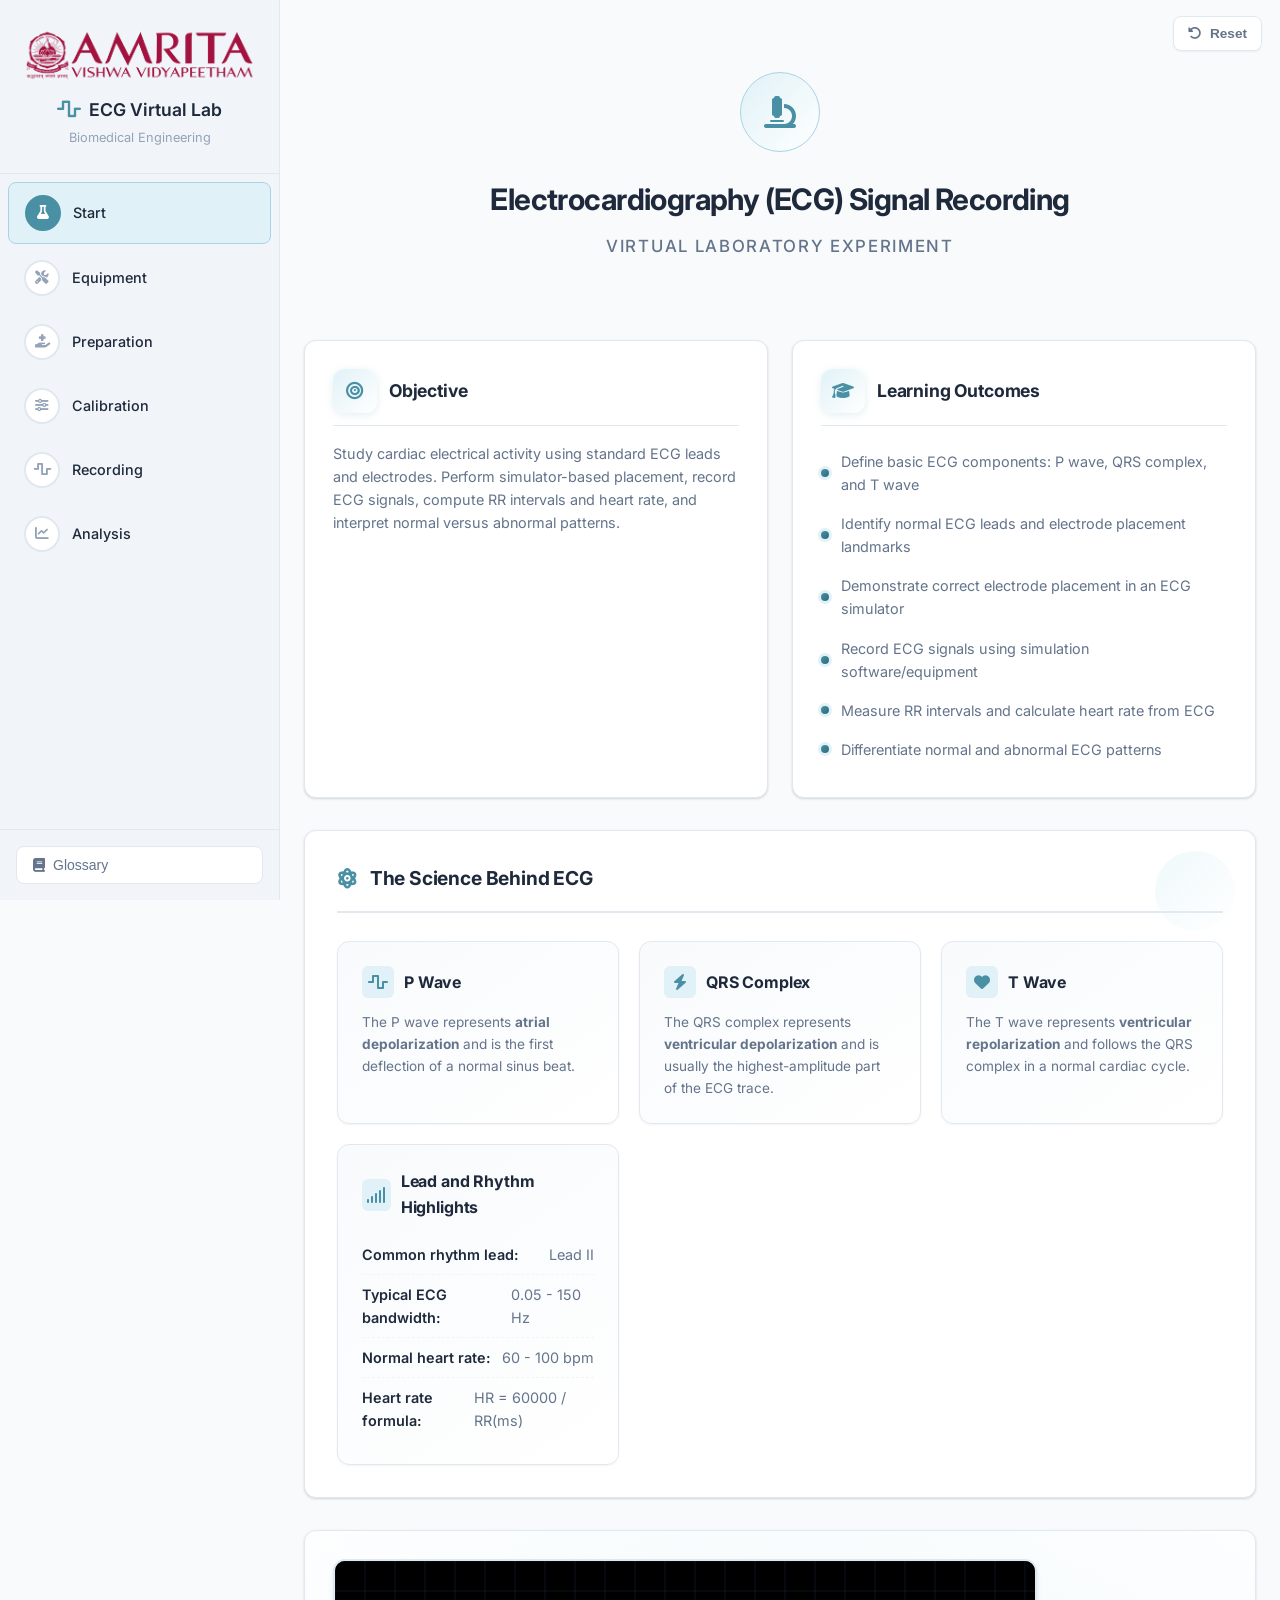
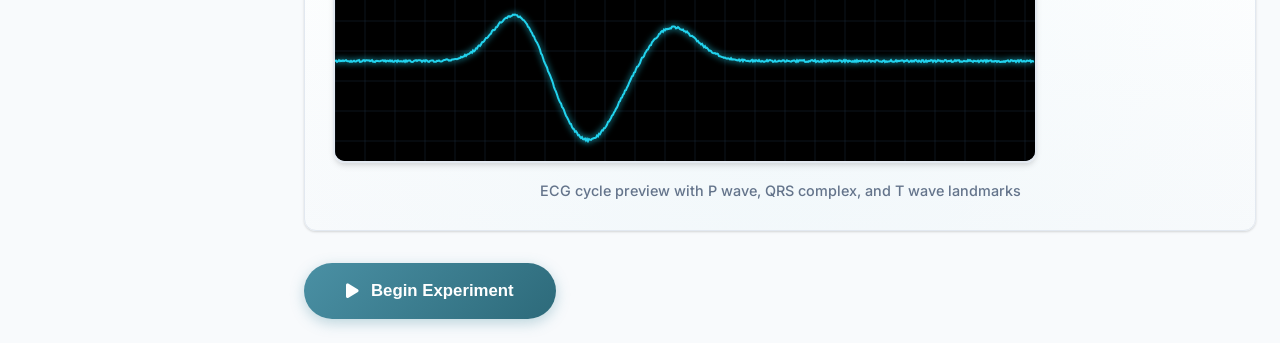
==== simulation/index.html @ 4e8efcd9 "https://virtual-labs.github.io/exp-ecg-simulation-amrt click on the link to test your code." ====
<!DOCTYPE html>
<html lang="en">
<head>
    <meta charset="UTF-8">
    <meta name="viewport" content="width=device-width, initial-scale=1.0, maximum-scale=1.0, user-scalable=no">
    <meta name="mobile-web-app-capable" content="yes">
    <meta name="apple-mobile-web-app-capable" content="yes">
    <meta name="apple-mobile-web-app-status-bar-style" content="default">
    <title>ECG Virtual Lab — Electrocardiography Signal Recording</title>
    <link rel="stylesheet" href="./css/main.css">
    <link rel="stylesheet" href="https://cdnjs.cloudflare.com/ajax/libs/font-awesome/6.4.0/css/all.min.css">
    <link rel="preconnect" href="https://fonts.googleapis.com">
    <link rel="preconnect" href="https://fonts.gstatic.com" crossorigin>
    <link href="https://fonts.googleapis.com/css2?family=Inter:wght@400;500;600;700&display=swap" rel="stylesheet">
</head>
<body>
    <!-- LOADING SCREEN -->
    <div id="loading-screen">
        <div class="loader-content">
            <div class="loader-spinner">
                <svg viewBox="0 0 50 50" class="spinner-svg">
                    <circle cx="25" cy="25" r="20" fill="none" stroke="#e0e7ef" stroke-width="4"></circle>
                    <circle cx="25" cy="25" r="20" fill="none" stroke="#4a90a4" stroke-width="4" stroke-dasharray="80" stroke-dashoffset="60" class="spinner-circle"></circle>
                </svg>
            </div>
            <h1>ECG Virtual Laboratory</h1>
            <p>Preparing your workstation...</p>
            <div class="load-bar"><div class="load-fill"></div></div>
        </div>
    </div>

    <!-- MAIN APP -->
    <div id="app" class="hidden">
        <!-- LEFT SIDEBAR NAVIGATION -->
        <aside id="sidebar-nav">
            <div class="sidebar-header">
                <div class="sidebar-logo">
                    <img src="images\logo.png" alt="Lab Logo" class="logo-image">
                </div>
                <div class="lab-title">
                    <i class="fas fa-wave-square lab-icon"></i>
                    <h2>ECG Virtual Lab</h2>
                </div>
                <p class="lab-subtitle">Biomedical Engineering</p>
            </div>

            <!-- Navigation Steps -->
            <nav class="nav-steps-vertical" id="nav-steps">
                <div class="nav-step active" data-step="0">
                    <div class="step-indicator">
                        <i class="fas fa-flask"></i>
                        <span class="step-check"><i class="fas fa-check"></i></span>
                    </div>
                    <div class="step-content">
                        <span class="step-label">Start</span>
                    </div>
                </div>
                <div class="nav-step" data-step="1">
                    <div class="step-indicator">
                        <i class="fas fa-tools"></i>
                        <span class="step-check"><i class="fas fa-check"></i></span>
                    </div>
                    <div class="step-content">
                        <span class="step-label">Equipment</span>
                    </div>
                </div>
                <div class="nav-step" data-step="2">
                    <div class="step-indicator">
                        <i class="fas fa-hand-holding-medical"></i>
                        <span class="step-check"><i class="fas fa-check"></i></span>
                    </div>
                    <div class="step-content">
                        <span class="step-label">Preparation</span>
                    </div>
                </div>
                <div class="nav-step" data-step="3">
                    <div class="step-indicator">
                        <i class="fas fa-sliders-h"></i>
                        <span class="step-check"><i class="fas fa-check"></i></span>
                    </div>
                    <div class="step-content">
                        <span class="step-label">Calibration</span>
                    </div>
                </div>
                <div class="nav-step" data-step="4">
                    <div class="step-indicator">
                        <i class="fas fa-wave-square"></i>
                        <span class="step-check"><i class="fas fa-check"></i></span>
                    </div>
                    <div class="step-content">
                        <span class="step-label">Recording</span>
                    </div>
                </div>
                <div class="nav-step" data-step="5">
                    <div class="step-indicator">
                        <i class="fas fa-chart-line"></i>
                        <span class="step-check"><i class="fas fa-check"></i></span>
                    </div>
                    <div class="step-content">
                        <span class="step-label">Analysis</span>
                    </div>
                </div>
            </nav>

            <!-- Sidebar Footer -->
            <div class="sidebar-footer">
                <button id="glossary-btn" class="btn-glossary">
                    <i class="fas fa-book"></i>
                    <span>Glossary</span>
                </button>
            </div>
        </aside>

        <!-- MAIN CONTENT AREA -->
        <main id="main-content">
            <button class="lab-reset-btn" id="reset-lab-btn" type="button" title="Reset lab progress and state">
                <i class="fas fa-rotate-left"></i>
                <span>Reset</span>
            </button>

            <!-- STEP 0: START EXPERIMENT -->
            <section class="lab-step active" id="step-0">
                <div class="step-container">
                    <div class="welcome-card">
                        <div class="welcome-icon">
                            <i class="fas fa-microscope"></i>
                        </div>
                        <h2>Electrocardiography (ECG) Signal Recording</h2>
                        <p class="welcome-subtitle">Virtual Laboratory Experiment</p>
                    </div>

                    <div class="info-grid">
                        <div class="info-card">
                            <div class="info-card-header">
                                <i class="fas fa-bullseye"></i>
                                <h3>Objective</h3>
                            </div>
                            <p>Study cardiac electrical activity using standard ECG leads and electrodes. Perform simulator-based placement, record ECG signals, compute RR intervals and heart rate, and interpret normal versus abnormal patterns.</p>
                        </div>

                        <div class="info-card">
                            <div class="info-card-header">
                                <i class="fas fa-graduation-cap"></i>
                                <h3>Learning Outcomes</h3>
                            </div>
                            <ul>
                                <li>Define basic ECG components: P wave, QRS complex, and T wave</li>
                                <li>Identify normal ECG leads and electrode placement landmarks</li>
                                <li>Demonstrate correct electrode placement in an ECG simulator</li>
                                <li>Record ECG signals using simulation software/equipment</li>
                                <li>Measure RR intervals and calculate heart rate from ECG</li>
                                <li>Differentiate normal and abnormal ECG patterns</li>
                            </ul>
                        </div>
                    </div>

                    <div class="science-section-card">
                        <h3><i class="fas fa-atom"></i> The Science Behind ECG</h3>
                        <div class="science-grid">
                            <div class="science-item">
                                <h4><i class="fas fa-wave-square"></i> P Wave</h4>
                                <p>The P wave represents <strong>atrial depolarization</strong> and is the first deflection of a normal sinus beat.</p>
                            </div>
                            <div class="science-item">
                                <h4><i class="fas fa-bolt"></i> QRS Complex</h4>
                                <p>The QRS complex represents <strong>ventricular depolarization</strong> and is usually the highest-amplitude part of the ECG trace.</p>
                            </div>
                            <div class="science-item">
                                <h4><i class="fas fa-heart"></i> T Wave</h4>
                                <p>The T wave represents <strong>ventricular repolarization</strong> and follows the QRS complex in a normal cardiac cycle.</p>
                            </div>
                            <div class="science-item">
                                <h4><i class="fas fa-signal"></i> Lead and Rhythm Highlights</h4>
                                <ul class="signal-specs">
                                    <li><strong>Common rhythm lead:</strong> Lead II</li>
                                    <li><strong>Typical ECG bandwidth:</strong> 0.05 - 150 Hz</li>
                                    <li><strong>Normal heart rate:</strong> 60 - 100 bpm</li>
                                    <li><strong>Heart rate formula:</strong> HR = 60000 / RR(ms)</li>
                                </ul>
                            </div>
                        </div>
                    </div>

                    <div class="muap-visualization">
                        <canvas id="muap-canvas" width="700" height="200"></canvas>
                        <p class="canvas-caption">ECG cycle preview with P wave, QRS complex, and T wave landmarks</p>
                    </div>

                    <button class="btn-primary btn-lg" id="start-lab-btn">
                        <i class="fas fa-play"></i>
                        <span>Begin Experiment</span>
                    </button>
                </div>
            </section>

            <!-- STEP 1: EQUIPMENT -->
            <section class="lab-step" id="step-1">
                <div class="step-container">
                    <div class="section-header">
                        <i class="fas fa-toolbox"></i>
                        <div>
                            <h2>Equipment Familiarization</h2>
                            <p>Click on each piece of equipment to learn about it. Explore ALL items before proceeding.</p>
                        </div>
                    </div>
                    
                    <div class="equipment-lab">
                        <div class="equipment-bench" id="equipment-bench">
                            <!-- ECG Machine -->
                            <div class="equipment-item" id="equip-ecg" data-name="ECG Amplifier System">
                                <div class="equip-visual ecg-machine">
                                    <i class="fas fa-desktop"></i>
                                </div>
                                <span class="equip-label">ECG Amplifier</span>
                                <span class="equip-check"><i class="fas fa-check"></i></span>
                            </div>

                            <!-- Electrodes -->
                            <div class="equipment-item" id="equip-electrodes" data-name="Surface Electrodes (Ag/AgCl)">
                                <div class="equip-visual electrodes">
                                    <i class="fas fa-circle-nodes"></i>
                                </div>
                                <span class="equip-label">Electrodes (Ag/AgCl)</span>
                                <span class="equip-check"><i class="fas fa-check"></i></span>
                            </div>

                            <!-- Conductive Gel -->
                            <div class="equipment-item" id="equip-gel" data-name="Conductive Gel">
                                <div class="equip-visual gel-tube">
                                    <i class="fas fa-droplet"></i>
                                </div>
                                <span class="equip-label">Conductive Gel</span>
                                <span class="equip-check"><i class="fas fa-check"></i></span>
                            </div>

                            <!-- Alcohol Swabs -->
                            <div class="equipment-item" id="equip-swabs" data-name="Alcohol Swabs (70% Isopropyl)">
                                <div class="equip-visual swabs-box">
                                    <i class="fas fa-prescription-bottle"></i>
                                </div>
                                <span class="equip-label">Alcohol Swabs</span>
                                <span class="equip-check"><i class="fas fa-check"></i></span>
                            </div>

                            <!-- Computer/DAQ -->
                            <div class="equipment-item" id="equip-daq" data-name="Data Acquisition System (DAQ)">
                                <div class="equip-visual daq-system">
                                    <i class="fas fa-server"></i>
                                </div>
                                <span class="equip-label">DAQ System</span>
                                <span class="equip-check"><i class="fas fa-check"></i></span>
                            </div>

                            <!-- Abrasive Pads -->
                            <div class="equipment-item" id="equip-abrasive" data-name="Abrasive Skin Prep Pads">
                                <div class="equip-visual abrasive-pad">
                                    <i class="fas fa-eraser"></i>
                                </div>
                                <span class="equip-label">Abrasive Pads</span>
                                <span class="equip-check"><i class="fas fa-check"></i></span>
                            </div>
                        </div>

                        <!-- Equipment Info Panel -->
                        <div class="equipment-info-panel" id="equip-info-panel">
                            <div class="info-placeholder">
                                <i class="fas fa-hand-pointer"></i>
                                <p>Click on equipment to learn about it</p>
                            </div>
                            <div class="info-details hidden" id="equip-details">
                                <h3 id="equip-detail-name"></h3>
                                <div id="equip-detail-body"></div>
                            </div>
                        </div>
                    </div>
                    
                    <div class="step-progress">
                        <div class="progress-bar">
                            <div class="progress-fill" id="equip-progress-fill"></div>
                        </div>
                        <span class="progress-text" id="equip-progress">0 / 6 explored</span>
                        <button class="btn-primary hidden" id="equip-next-btn">
                            <span>Continue to Preparation</span>
                            <i class="fas fa-arrow-right"></i>
                        </button>
                    </div>
                </div>
            </section>

            <!-- STEP 2: PATIENT PREPARATION -->
            <section class="lab-step" id="step-2">
                <div class="step-container">
                    <div class="section-header">
                        <i class="fas fa-hand-holding-medical"></i>
                        <div>
                            <h2>Patient Preparation & Electrode Placement</h2>
                            <p>Select a lead-region target, then prepare skin and complete correct ECG electrode placement.</p>
                        </div>
                    </div>
                
                    <!-- Muscle Selection Panel -->
                    <div class="muscle-selection-panel" id="muscle-selection-panel">
                        <div class="panel-header">
                            <i class="fas fa-user-injured"></i>
                            <h3>Select a Lead Region to Examine</h3>
                        </div>
                        <p class="muscle-instruction">Click a highlighted region to simulate ECG lead/electrode placement planning.</p>
                        <div class="body-muscle-container">
                            <div class="body-diagram">
                                <svg id="body-svg" viewBox="0 0 300 500" class="body-svg">
                                    <!-- Body outline -->
                                    <ellipse class="body-head" cx="150" cy="35" rx="30" ry="35"/>
                                    <rect class="body-neck" x="140" y="60" width="20" height="20"/>
                                    <path class="body-torso" d="M100,80 L90,180 L100,250 L120,250 L130,190 L150,200 L170,190 L180,250 L200,250 L210,180 L200,80 Z"/>
                                    
                                    <!-- Left arm -->
                                    <path class="body-arm" d="M90,80 L60,100 L45,150 L40,200 L45,205 L55,160 L70,110 L90,90 Z"/>
                                    <ellipse class="body-hand" cx="42" cy="215" rx="10" ry="15"/>
                                    
                                    <!-- Right arm -->
                                    <path class="body-arm" d="M210,80 L240,100 L255,150 L260,200 L255,205 L245,160 L230,110 L210,90 Z"/>
                                    <ellipse class="body-hand" cx="258" cy="215" rx="10" ry="15"/>
                                
                                <!-- Left leg -->
                                <path class="body-leg" d="M120,250 L110,350 L105,450 L115,455 L125,350 L135,250 Z"/>
                                <ellipse class="body-foot" cx="110" cy="465" rx="15" ry="10"/>
                                
                                <!-- Right leg -->
                                <path class="body-leg" d="M180,250 L190,350 L195,450 L185,455 L175,350 L165,250 Z"/>
                                <ellipse class="body-foot" cx="190" cy="465" rx="15" ry="10"/>
                                
                                <!-- Clickable ECG lead/electrode regions -->
                                <ellipse class="muscle-region" id="lead-ra" cx="65" cy="130" rx="15" ry="25" data-muscle="ra" data-name="RA Electrode (Right Arm)"/>
                                <ellipse class="muscle-region" id="lead-la" cx="235" cy="130" rx="15" ry="25" data-muscle="la" data-name="LA Electrode (Left Arm)"/>
                                <ellipse class="muscle-region" id="lead-v1" cx="132" cy="110" rx="9" ry="12" data-muscle="v1" data-name="V1 (4th ICS, Right Sternal Border)"/>
                                <ellipse class="muscle-region" id="lead-v2" cx="146" cy="108" rx="9" ry="12" data-muscle="v2" data-name="V2 (4th ICS, Left Sternal Border)"/>
                                <ellipse class="muscle-region" id="lead-v3" cx="160" cy="112" rx="9" ry="12" data-muscle="v3" data-name="V3 (Between V2 and V4)"/>
                                <ellipse class="muscle-region" id="lead-v4" cx="175" cy="118" rx="9" ry="12" data-muscle="v4" data-name="V4 (5th ICS, Midclavicular)"/>
                                <ellipse class="muscle-region" id="lead-v5" cx="188" cy="124" rx="9" ry="12" data-muscle="v5" data-name="V5 (Anterior Axillary Line)"/>
                                <ellipse class="muscle-region" id="lead-v6" cx="201" cy="130" rx="9" ry="12" data-muscle="v6" data-name="V6 (Midaxillary Line)"/>
                                <ellipse class="muscle-region" id="lead-rl" cx="125" cy="310" rx="15" ry="40" data-muscle="rl" data-name="RL Electrode (Right Leg - Ground)"/>
                                <ellipse class="muscle-region" id="lead-ll" cx="175" cy="310" rx="15" ry="40" data-muscle="ll" data-name="LL Electrode (Left Leg)"/>
                            </svg>
                        </div>
                        <div class="muscle-info-card" id="muscle-info-card">
                            <div class="muscle-placeholder">
                                <span class="big-icon">👆</span>
                                <p>Click on a highlighted region to see placement details</p>
                            </div>
                            <div class="muscle-details hidden" id="muscle-details">
                                <h4 id="selected-muscle-name">Lead Region</h4>
                                <div class="muscle-image-container">
                                    <div class="muscle-diagram" id="muscle-diagram"></div>
                                </div>
                                <div class="muscle-info-text" id="muscle-info-text"></div>
                                <button class="btn-primary" id="select-muscle-btn">Select This Region →</button>
                            </div>
                        </div>
                    </div>
                </div>

                <!-- Prep Workspace (shown after muscle selection) -->
                <div class="prep-workspace hidden" id="prep-workspace">
                    <div class="selected-muscle-header">
                        <span>Selected Lead Region: </span>
                        <strong id="prep-muscle-name">Lead II Setup (RA-LA-RL)</strong>
                        <button class="btn-small btn-secondary" id="change-muscle-btn">Change Region</button>
                    </div>

                    <!-- Horizontal Progress Bar -->
                    <div class="prep-progress-bar">
                        <div class="prep-step-indicator active" data-step="clean">
                            <div class="step-circle">
                                <i class="fas fa-spray-can"></i>
                            </div>
                            <span class="step-name">Clean</span>
                        </div>
                        <div class="step-connector"></div>
                        <div class="prep-step-indicator" data-step="abrade">
                            <div class="step-circle">
                                <i class="fas fa-eraser"></i>
                            </div>
                            <span class="step-name">Abrade</span>
                        </div>
                        <div class="step-connector"></div>
                        <div class="prep-step-indicator" data-step="gel">
                            <div class="step-circle">
                                <i class="fas fa-droplet"></i>
                            </div>
                            <span class="step-name">Gel</span>
                        </div>
                        <div class="step-connector"></div>
                        <div class="prep-step-indicator" data-step="place">
                            <div class="step-circle">
                                <i class="fas fa-plug"></i>
                            </div>
                            <span class="step-name">Place</span>
                        </div>
                    </div>

                    <!-- Floating Impedance Indicator -->
                    <div class="floating-impedance" id="floating-impedance">
                        <div class="impedance-ring">
                            <svg class="imp-ring-svg" viewBox="0 0 80 80">
                                <circle cx="40" cy="40" r="35" class="imp-ring-bg"/>
                                <circle cx="40" cy="40" r="35" class="imp-ring-fill" id="imp-ring-fill"/>
                            </svg>
                            <span class="imp-value-center" id="imp-value-float">--</span>
                        </div>
                        <div class="impedance-info">
                            <span class="imp-label">Impedance</span>
                            <span class="imp-status" id="imp-status-float">Measure pending</span>
                        </div>
                    </div>

                    <!-- Main Prep Area -->
                    <div class="prep-main-area">
                        <!-- Arm Diagram with animation layers -->
                        <div class="arm-container" id="arm-container">
                            <svg id="arm-svg" viewBox="0 0 500 600" class="arm-svg">
                                <!-- Base skin layer -->
                                <path class="arm-skin" id="muscle-shape-bg" d="M150,50 Q130,150 120,300 Q115,400 130,500 Q150,570 200,580 L300,580 Q350,570 370,500 Q385,400 380,300 Q370,150 350,50 Z" />
                                
                                <!-- Shine overlay for clean effect -->
                                <path class="skin-shine-layer" id="skin-shine" d="M150,50 Q130,150 120,300 Q115,400 130,500 Q150,570 200,580 L300,580 Q350,570 370,500 Q385,400 380,300 Q370,150 350,50 Z" />
                                
                                <!-- Texture overlay for abrasion effect -->
                                <defs>
                                    <pattern id="abraded-texture" patternUnits="userSpaceOnUse" width="4" height="4">
                                        <circle cx="2" cy="2" r="0.5" fill="rgba(239, 68, 68, 0.3)"/>
                                    </pattern>
                                    <linearGradient id="shine-gradient" x1="0%" y1="0%" x2="100%" y2="100%">
                                        <stop offset="0%" style="stop-color:rgba(255,255,255,0.6)"/>
                                        <stop offset="50%" style="stop-color:rgba(255,255,255,0.1)"/>
                                        <stop offset="100%" style="stop-color:rgba(255,255,255,0.4)"/>
                                    </linearGradient>
                                    <radialGradient id="gel-glow" cx="50%" cy="50%" r="50%">
                                        <stop offset="0%" style="stop-color:rgba(59,130,246,0.6)"/>
                                        <stop offset="100%" style="stop-color:rgba(59,130,246,0)"/>
                                    </radialGradient>
                                </defs>
                                <path class="skin-texture-layer" id="skin-texture" d="M150,50 Q130,150 120,300 Q115,400 130,500 Q150,570 200,580 L300,580 Q350,570 370,500 Q385,400 380,300 Q370,150 350,50 Z" />
                                
                                <!-- Muscle underneath (visible on hover) -->
                                <path class="arm-muscle hidden" id="muscle-shape-inner" d="M170,100 Q160,200 155,320 Q152,400 165,480 Q175,530 210,540 L290,540 Q325,530 335,480 Q348,400 345,320 Q340,200 330,100 Z" />
                                
                                <!-- Skin prep zones -->
                                <circle class="prep-zone" id="prep-zone-1" cx="250" cy="200" r="25" data-zone="ra" />
                                <circle class="prep-zone" id="prep-zone-2" cx="250" cy="300" r="25" data-zone="la" />
                                <circle class="prep-zone" id="prep-zone-3" cx="250" cy="450" r="25" data-zone="rl" />
                                
                                <!-- Gel shine spots -->
                                <circle class="gel-shine" id="gel-shine-1" cx="250" cy="200" r="20" />
                                <circle class="gel-shine" id="gel-shine-2" cx="250" cy="300" r="20" />
                                <circle class="gel-shine" id="gel-shine-3" cx="250" cy="450" r="20" />
                                
                                <!-- Electrode placement targets -->
                                <circle class="electrode-target hidden" id="target-ra" cx="250" cy="200" r="18" />
                                <circle class="electrode-target hidden" id="target-la" cx="250" cy="300" r="18" />
                                <circle class="electrode-target hidden" id="target-rl" cx="250" cy="450" r="18" />
                                
                                <!-- Placed electrodes with cables -->
                                <g class="placed-electrode hidden" id="placed-e-ra">
                                    <circle cx="250" cy="200" r="16" class="electrode-body"/>
                                    <text x="250" y="205" class="electrode-text">RA</text>
                                    <path class="electrode-cable" d="M250,184 Q200,150 150,120 L100,80"/>
                                </g>
                                <g class="placed-electrode hidden" id="placed-e-la">
                                    <circle cx="250" cy="300" r="16" class="electrode-body"/>
                                    <text x="250" y="305" class="electrode-text">LA</text>
                                    <path class="electrode-cable" d="M250,284 Q200,250 150,220 L100,180"/>
                                </g>
                                <g class="placed-electrode hidden" id="placed-e-rl">
                                    <circle cx="250" cy="450" r="16" class="electrode-body"/>
                                    <text x="250" y="455" class="electrode-text">RL</text>
                                    <path class="electrode-cable" d="M250,434 Q200,400 150,380 L100,350"/>
                                </g>
                                
                                <!-- Labels with full electrode names -->
                                <g class="zone-label-group" id="label-active">
                                    <text x="310" y="195" class="zone-label zone-label-name">RA - Right Arm</text>
                                    <text x="310" y="212" class="zone-label zone-label-desc">(Limb Lead Electrode)</text>
                                </g>
                                <g class="zone-label-group" id="label-reference">
                                    <text x="310" y="295" class="zone-label zone-label-name">LA - Left Arm</text>
                                    <text x="310" y="312" class="zone-label zone-label-desc">(Limb Lead Electrode)</text>
                                </g>
                                <g class="zone-label-group" id="label-ground">
                                    <text x="310" y="445" class="zone-label zone-label-name">RL - Ground/Reference</text>
                                    <text x="310" y="462" class="zone-label zone-label-desc">(Right Leg Electrode)</text>
                                </g>
                                
                                <!-- Muscle label -->
                                <text x="100" y="320" class="muscle-label hidden" id="muscle-label-text" transform="rotate(-90,100,320)">Selected Lead Setup</text>
                            </svg>
                        </div>

                        <!-- Collapsible Step Cards -->
                        <div class="prep-tools" id="prep-tools">
                            <!-- Step 1: Clean -->
                            <div class="collapsible-step active" id="prep-step-1" data-step="clean">
                                <div class="step-header" onclick="togglePrepStep(1)">
                                    <div class="step-header-left">
                                        <div class="tool-icon draggable" draggable="true" id="drag-swab">
                                            <span class="tool-emoji">🧴</span>
                                        </div>
                                        <div class="step-title">
                                            <strong>Clean Skin</strong>
                                            <span class="step-subtitle">Alcohol swab to remove oils</span>
                                        </div>
                                    </div>
                                    <div class="step-header-right">
                                        <div class="site-dots">
                                            <span class="dot" id="clean-dot-1"></span>
                                            <span class="dot" id="clean-dot-2"></span>
                                            <span class="dot" id="clean-dot-3"></span>
                                        </div>
                                        <i class="fas fa-chevron-down collapse-icon"></i>
                                    </div>
                                </div>
                                <div class="step-body">
                                    <p class="step-instruction">Drag the alcohol swab to each electrode site to clean the skin surface.</p>
                                    <div class="substep-tracker">
                                        <div class="substep-item" id="clean-item-1">
                                            <span class="substep-dot"></span>
                                            <span class="substep-label">RA Site</span>
                                        </div>
                                        <div class="substep-item" id="clean-item-2">
                                            <span class="substep-dot"></span>
                                            <span class="substep-label">LA Site</span>
                                        </div>
                                        <div class="substep-item" id="clean-item-3">
                                            <span class="substep-dot"></span>
                                            <span class="substep-label">RL Site</span>
                                        </div>
                                    </div>
                                </div>
                            </div>

                            <!-- Step 2: Abrade -->
                            <div class="collapsible-step" id="prep-step-2" data-step="abrade">
                                <div class="step-header" onclick="togglePrepStep(2)">
                                    <div class="step-header-left">
                                        <div class="tool-icon draggable" draggable="true" id="drag-abrasive">
                                            <span class="tool-emoji">🪒</span>
                                        </div>
                                        <div class="step-title">
                                            <strong>Abrade Surface</strong>
                                            <span class="step-subtitle">Reduce skin impedance</span>
                                        </div>
                                    </div>
                                    <div class="step-header-right">
                                        <div class="site-dots">
                                            <span class="dot" id="abrade-dot-1"></span>
                                            <span class="dot" id="abrade-dot-2"></span>
                                            <span class="dot" id="abrade-dot-3"></span>
                                        </div>
                                        <i class="fas fa-chevron-down collapse-icon"></i>
                                    </div>
                                </div>
                                <div class="step-body">
                                    <p class="step-instruction">Gently abrade each site to reduce impedance below 5 kΩ.</p>
                                    <div class="substep-tracker">
                                        <div class="substep-item" id="abrade-item-1">
                                            <span class="substep-dot"></span>
                                            <span class="substep-label">RA Site</span>
                                        </div>
                                        <div class="substep-item" id="abrade-item-2">
                                            <span class="substep-dot"></span>
                                            <span class="substep-label">LA Site</span>
                                        </div>
                                        <div class="substep-item" id="abrade-item-3">
                                            <span class="substep-dot"></span>
                                            <span class="substep-label">RL Site</span>
                                        </div>
                                    </div>
                                </div>
                            </div>

                            <!-- Step 3: Gel -->
                            <div class="collapsible-step" id="prep-step-3" data-step="gel">
                                <div class="step-header" onclick="togglePrepStep(3)">
                                    <div class="step-header-left">
                                        <div class="tool-icon draggable" draggable="true" id="drag-gel">
                                            <span class="tool-emoji">💧</span>
                                        </div>
                                        <div class="step-title">
                                            <strong>Apply Gel</strong>
                                            <span class="step-subtitle">Conductive gel for contact</span>
                                        </div>
                                    </div>
                                    <div class="step-header-right">
                                        <div class="site-dots">
                                            <span class="dot" id="gel-dot-1"></span>
                                            <span class="dot" id="gel-dot-2"></span>
                                            <span class="dot" id="gel-dot-3"></span>
                                        </div>
                                        <i class="fas fa-chevron-down collapse-icon"></i>
                                    </div>
                                </div>
                                <div class="step-body">
                                    <p class="step-instruction">Apply conductive gel to each site for optimal electrical contact.</p>
                                    <div class="substep-tracker">
                                        <div class="substep-item" id="gel-item-1">
                                            <span class="substep-dot"></span>
                                            <span class="substep-label">RA Site</span>
                                        </div>
                                        <div class="substep-item" id="gel-item-2">
                                            <span class="substep-dot"></span>
                                            <span class="substep-label">LA Site</span>
                                        </div>
                                        <div class="substep-item" id="gel-item-3">
                                            <span class="substep-dot"></span>
                                            <span class="substep-label">RL Site</span>
                                        </div>
                                    </div>
                                </div>
                            </div>

                            <!-- Step 4: Place Electrodes -->
                            <div class="collapsible-step" id="prep-step-4" data-step="place">
                                <div class="step-header" onclick="togglePrepStep(4)">
                                    <div class="step-header-left">
                                        <div class="electrode-tray" id="electrode-tray">
                                            <div class="electrode-pick" draggable="true" id="drag-e-ra" data-type="ra">RA</div>
                                            <div class="electrode-pick" draggable="true" id="drag-e-la" data-type="la">LA</div>
                                            <div class="electrode-pick" draggable="true" id="drag-e-rl" data-type="rl">RL</div>
                                        </div>
                                        <div class="step-title">
                                            <strong>Place Electrodes</strong>
                                            <span class="step-subtitle">Attach to prepared sites</span>
                                        </div>
                                    </div>
                                    <div class="step-header-right">
                                        <div class="site-dots">
                                            <span class="dot" id="place-dot-ra"></span>
                                            <span class="dot" id="place-dot-la"></span>
                                            <span class="dot" id="place-dot-rl"></span>
                                        </div>
                                        <i class="fas fa-chevron-down collapse-icon"></i>
                                    </div>
                                </div>
                                <div class="step-body">
                                    <p class="step-instruction">Drag each electrode to its matching target zone.</p>
                                    <div class="electrode-guide">
                                        <span class="guide-item"><span class="guide-dot e1"></span> RA → Right arm site</span>
                                        <span class="guide-item"><span class="guide-dot e2"></span> LA → Left arm site</span>
                                        <span class="guide-item"><span class="guide-dot gnd"></span> RL → Right leg ground site</span>
                                    </div>
                                </div>
                            </div>

                            <button class="btn-primary hidden" id="prep-next-btn">
                                <span>Continue to Calibration</span>
                                <i class="fas fa-arrow-right"></i>
                            </button>
                        </div>
                    </div>
                </div>
            </section>

            <!-- STEP 3: CALIBRATION -->
            <section class="lab-step" id="step-3">
                <div class="step-container">
                    <div class="section-header">
                        <i class="fas fa-sliders-h"></i>
                        <div>
                            <h2>System Calibration</h2>
                            <p>Configure the ECG system parameters for optimal signal recording.</p>
                        </div>
                    </div>
                
                    <!-- Calibration Explanation Panel -->
                    <div class="calib-explanation">
                        <div class="panel-header">
                            <i class="fas fa-info-circle"></i>
                            <h3>Understanding ECG Settings</h3>
                        </div>
                        <div class="calib-info-grid">
                            <div class="calib-info-item">
                                <i class="fas fa-volume-up"></i>
                                <strong>Gain (Amplification)</strong>
                                <p>ECG signals are very small (microvolts). The amplifier increases the signal magnitude. Surface ECG typically uses 1000-5000x gain.</p>
                            </div>
                            <div class="calib-info-item">
                                <i class="fas fa-filter"></i>
                                <strong>High-Pass Filter</strong>
                                <p>Removes slow baseline drift and motion artifacts by blocking frequencies below the cutoff. Set to 10-20 Hz for surface ECG.</p>
                            </div>
                            <div class="calib-info-item">
                                <i class="fas fa-filter"></i>
                                <strong>Low-Pass Filter</strong>
                                <p>Removes high-frequency noise and prevents aliasing. Most ECG energy is below 500 Hz. Set to 450-500 Hz for comprehensive signal capture.</p>
                            </div>
                            <div class="calib-info-item">
                                <i class="fas fa-plug"></i>
                                <strong>Notch Filter (50/60 Hz)</strong>
                                <p>Eliminates power line interference that appears as a constant hum in the signal. Always enable unless studying frequencies near 50/60 Hz.</p>
                            </div>
                        </div>
                    </div>
                
                    <div class="calibration-workspace">
                        <div class="calib-machine">
                            <div class="calib-display">
                                <canvas id="calib-canvas" width="700" height="250"></canvas>
                                <div class="calib-readouts">
                                    <div class="readout">
                                        <span class="readout-label">Baseline</span>
                                        <span class="readout-value" id="baseline-val">-- µV</span>
                                    </div>
                                    <div class="readout">
                                        <span class="readout-label">Noise</span>
                                        <span class="readout-value" id="noise-val">-- µV RMS</span>
                                    </div>
                                    <div class="readout">
                                        <span class="readout-label">Impedance</span>
                                        <span class="readout-value" id="calib-imp-val">-- kΩ</span>
                                    </div>
                                    <div class="readout">
                                        <span class="readout-label">SNR</span>
                                        <span class="readout-value" id="snr-val">-- dB</span>
                                    </div>
                                </div>
                            </div>
                            <div class="calib-controls">
                                <div class="control-group">
                                    <label>Gain (Amplification)</label>
                                    <input type="range" id="gain-slider" min="100" max="10000" value="1000" step="100">
                                    <span id="gain-display">1000x</span>
                                    <div class="control-hint">Typical: 1000x for surface ECG</div>
                                </div>
                                <div class="control-group">
                                    <label>High-Pass Filter (Hz)</label>
                                    <input type="range" id="hp-filter" min="1" max="100" value="20" step="1">
                                    <span id="hp-display">20 Hz</span>
                                    <div class="control-hint">Removes motion artifacts. Recommended: 10-20 Hz</div>
                                </div>
                                <div class="control-group">
                                    <label>Low-Pass Filter (Hz)</label>
                                    <input type="range" id="lp-filter" min="100" max="2000" value="500" step="50">
                                    <span id="lp-display">500 Hz</span>
                                    <div class="control-hint">Anti-aliasing. Recommended: 450-500 Hz</div>
                                </div>
                                <div class="control-group">
                                    <label>Notch Filter (50/60 Hz)</label>
                                    <div class="toggle-group">
                                        <button class="toggle-btn active" id="notch-on">ON</button>
                                        <button class="toggle-btn" id="notch-off">OFF</button>
                                    </div>
                                    <div class="control-hint">Removes power line interference</div>
                                </div>
                                <div class="control-group">
                                    <label>Sampling Rate (Hz)</label>
                                    <select id="sampling-rate">
                                        <option value="500">500 Hz</option>
                                        <option value="1000" selected>1000 Hz</option>
                                        <option value="2000">2000 Hz</option>
                                        <option value="5000">5000 Hz</option>
                                    </select>
                                    <div class="control-hint">Must be ≥ 2× low-pass filter (Nyquist)</div>
                                </div>
                                <button class="btn-primary" id="run-calib-btn">
                                    <i class="fas fa-play"></i>
                                    <span>Run Calibration Test</span>
                                </button>
                                <button class="btn-primary hidden" id="calib-next-btn">
                                    <span>Continue to Recording</span>
                                    <i class="fas fa-arrow-right"></i>
                                </button>
                            </div>
                        </div>
                    </div>
                </div>
            </section>

            <!-- STEP 4: RECORDING -->
            <section class="lab-step" id="step-4">
                <div class="step-container">
                    <div class="section-header">
                        <i class="fas fa-wave-square"></i>
                        <div>
                            <h2>ECG Signal Recording</h2>
                            <p>Record ECG signals under different rhythm conditions for comparison and analysis.</p>
                        </div>
                    </div>

                    <div class="recording-workspace">
                        <!-- Left Panel: Signal Display -->
                        <div class="recording-display">
                            <div class="display-header">
                                <div class="rec-indicator hidden" id="rec-indicator">
                                    <span class="rec-dot"></span> REC
                                </div>
                                <div class="contraction-controls">
                                    <label>Rhythm Context:</label>
                                    <div class="contraction-btns">
                                        <button class="contract-btn active" data-type="rest">Normal</button>
                                        <button class="contract-btn" data-type="light">Mild Tachy</button>
                                        <button class="contract-btn" data-type="moderate">Mild Brady</button>
                                        <button class="contract-btn" data-type="max">Irregular</button>
                                    </div>
                                </div>
                            </div>

                            <!-- Main ECG Signal Canvas -->
                            <div class="signal-display">
                                <canvas id="ecg-canvas" width="900" height="300"></canvas>
                                <div class="signal-annotations" id="signal-annotations"></div>
                            </div>
                            <div class="signal-scale-info">
                                <span id="scale-info">Scale: 1 div = 0.5 mV | Time: 100 ms/div</span>
                            </div>
                        
                            <!-- Signal Speed Control -->
                            <div class="signal-speed-control">
                                <label>Signal Speed:</label>
                                <div class="speed-buttons">
                                    <button class="speed-btn" data-speed="0.25">0.25x</button>
                                    <button class="speed-btn active" data-speed="0.5">0.5x</button>
                                    <button class="speed-btn" data-speed="1">1x</button>
                                    <button class="speed-btn" data-speed="2">2x</button>
                                </div>
                                <span class="speed-hint">Slower speed for detailed observation</span>
                            </div>

                            <!-- Real-time metrics -->
                            <div class="rt-metrics">
                                <div class="metric">
                                    <span class="metric-label">RMS Amplitude</span>
                                    <span class="metric-value" id="rms-value">0.00 mV</span>
                                </div>
                                <div class="metric">
                                    <span class="metric-label">Peak Amplitude</span>
                                    <span class="metric-value" id="peak-value">0.00 mV</span>
                                </div>
                                <div class="metric">
                                    <span class="metric-label">Mean Frequency</span>
                                    <span class="metric-value" id="freq-value">0 Hz</span>
                                </div>
                                <div class="metric">
                                    <span class="metric-label">Motor Units Active</span>
                                    <span class="metric-value" id="mu-value">0</span>
                                </div>
                            </div>

                            <!-- Recording Controls -->
                            <div class="rec-controls">
                                <button class="btn-record" id="record-btn">
                                    <i class="fas fa-circle"></i>
                                    <span>Start Recording</span>
                                </button>
                                <button class="btn-stop hidden" id="stop-btn">
                                    <i class="fas fa-stop"></i>
                                    <span>Stop</span>
                                </button>
                                <button class="btn-save hidden" id="save-btn">
                                    <i class="fas fa-save"></i>
                                    <span>Save Trial</span>
                                </button>
                                <div class="trials-saved" id="trials-saved">
                                    Trials saved: <span id="trial-count">0</span>/4
                                </div>
                            </div>
                        </div>

                        <!-- Right Panel: Condition & Controls -->
                        <div class="recording-sidebar">
                            <!-- Condition selector -->
                            <div class="condition-selector-panel">
                                <h4><i class="fas fa-user-injured"></i> Subject Condition</h4>
                                <!-- Hidden select for compatibility -->
                                <select id="condition-select" class="hidden">
                                    <option value="normal">Healthy Subject</option>
                                    <option value="myopathy">Myopathy Patient</option>
                                    <option value="neuropathy">Neuropathy Patient</option>
                                    <option value="als">ALS Patient</option>
                                </select>
                                <div class="condition-cards-vertical" id="condition-cards">
                                    <div class="condition-card selected" data-condition="normal">
                                        <div class="condition-card-header">
                                            <i class="fas fa-user-check"></i>
                                            <span class="condition-name">Healthy</span>
                                            <span class="condition-indicator healthy"></span>
                                        </div>
                                    </div>
                                    <div class="condition-card" data-condition="myopathy">
                                        <div class="condition-card-header">
                                            <i class="fas fa-user"></i>
                                            <span class="condition-name">Myopathy</span>
                                            <span class="condition-indicator myopathy"></span>
                                        </div>
                                    </div>
                                    <div class="condition-card" data-condition="neuropathy">
                                        <div class="condition-card-header">
                                            <i class="fas fa-user"></i>
                                            <span class="condition-name">Neuropathy</span>
                                            <span class="condition-indicator neuropathy"></span>
                                        </div>
                                    </div>
                                    <div class="condition-card" data-condition="als">
                                        <div class="condition-card-header">
                                            <i class="fas fa-user"></i>
                                            <span class="condition-name">ALS</span>
                                            <span class="condition-indicator als"></span>
                                        </div>
                                    </div>
                                </div>
                            </div>

                            <!-- Condition Description Panel -->
                            <div class="condition-info-panel" id="condition-info">
                                <h4><i class="fas fa-info-circle"></i> <span id="condition-title">Healthy Subject</span></h4>
                                <p id="condition-desc">Normal motor unit recruitment and firing patterns. ECG amplitude increases smoothly with force.</p>
                                <div class="condition-characteristics" id="condition-chars"></div>
                            </div>

                            <!-- Force gauge -->
                            <div class="force-gauge-container">
                                <h4><i class="fas fa-hand-rock"></i> Muscle Force</h4>
                                <p class="force-instruction">Use slider to control force level.</p>
                                <div class="force-gauge">
                                    <div class="gauge-bg">
                                        <div class="gauge-fill" id="force-fill"></div>
                                    </div>
                                    <span class="gauge-value" id="force-value">0%</span>
                                </div>
                                <input type="range" id="force-slider" min="0" max="100" value="0">
                                <button class="btn-primary hidden" id="rec-next-btn">
                                    <span>Continue to Analysis</span>
                                    <i class="fas fa-arrow-right"></i>
                                </button>
                            </div>
                        </div>
                    </div>
                </div>
            </section>

            <!-- STEP 5: ANALYSIS -->
            <section class="lab-step" id="step-5">
                <div class="step-container">
                    <div class="section-header">
                        <i class="fas fa-chart-line"></i>
                        <div>
                            <h2>Signal Analysis</h2>
                            <p>Analyze your recorded ECG data using different signal processing techniques.</p>
                        </div>
                    </div>

                    <div class="analysis-workspace">
                        <div class="analysis-tabs">
                            <button class="analysis-tab active" data-tab="time">
                                <i class="fas fa-clock"></i>
                                <span>Time Domain</span>
                            </button>
                            <button class="analysis-tab" data-tab="frequency">
                                <i class="fas fa-chart-bar"></i>
                                <span>Frequency Domain (FFT)</span>
                            </button>
                            <button class="analysis-tab" data-tab="rms">
                                <i class="fas fa-chart-area"></i>
                                <span>RMS Envelope</span>
                            </button>
                            <button class="analysis-tab" data-tab="comparison">
                                <i class="fas fa-columns"></i>
                                <span>Comparison</span>
                            </button>
                        </div>

                        <div class="analysis-panels">
                            <!-- Time Domain -->
                            <div class="analysis-panel active" id="panel-time">
                                <canvas id="analysis-time-canvas" width="850" height="300"></canvas>
                                <div class="analysis-controls-row">
                                    <label>Trial: </label>
                                    <select id="trial-select-time">
                                        <option value="normal">Healthy - Rest→MVC</option>
                                        <option value="myopathy">Myopathy</option>
                                        <option value="neuropathy">Neuropathy</option>
                                        <option value="als">ALS</option>
                                    </select>
                                    <label>Zoom: </label>
                                    <input type="range" id="time-zoom" min="1" max="20" value="1">
                                </div>
                                <div class="analysis-stats" id="time-stats"></div>
                            </div>

                            <!-- Frequency Domain -->
                            <div class="analysis-panel" id="panel-frequency">
                                <canvas id="analysis-freq-canvas" width="850" height="300"></canvas>
                                <div class="analysis-controls-row">
                                    <label>Trial: </label>
                                    <select id="trial-select-freq">
                                        <option value="normal">Healthy</option>
                                        <option value="myopathy">Myopathy</option>
                                        <option value="neuropathy">Neuropathy</option>
                                        <option value="als">ALS</option>
                                    </select>
                                    <label>Window: </label>
                                    <select id="fft-window">
                                        <option value="hanning">Hanning</option>
                                        <option value="hamming">Hamming</option>
                                        <option value="rectangular">Rectangular</option>
                                    </select>
                                </div>
                                <div class="analysis-stats" id="freq-stats"></div>
                            </div>

                            <!-- RMS Envelope -->
                            <div class="analysis-panel" id="panel-rms">
                                <canvas id="analysis-rms-canvas" width="850" height="300"></canvas>
                                <div class="analysis-controls-row">
                                    <label>Window Size (ms): </label>
                                    <input type="range" id="rms-window" min="10" max="500" value="100" step="10">
                                    <span id="rms-window-val">100ms</span>
                                </div>
                                <div class="analysis-stats" id="rms-stats"></div>
                            </div>

                            <!-- Comparison -->
                            <div class="analysis-panel" id="panel-comparison">
                                <div class="comparison-grid">
                                    <div class="comparison-cell">
                                        <h4><span class="condition-dot healthy"></span> Normal</h4>
                                        <canvas id="comp-normal" width="400" height="200"></canvas>
                                        <div class="comp-stats" id="comp-stats-normal"></div>
                                    </div>
                                    <div class="comparison-cell">
                                        <h4><span class="condition-dot myopathy"></span> Myopathy</h4>
                                        <canvas id="comp-myopathy" width="400" height="200"></canvas>
                                        <div class="comp-stats" id="comp-stats-myopathy"></div>
                                    </div>
                                    <div class="comparison-cell">
                                        <h4><span class="condition-dot neuropathy"></span> Neuropathy</h4>
                                        <canvas id="comp-neuropathy" width="400" height="200"></canvas>
                                        <div class="comp-stats" id="comp-stats-neuropathy"></div>
                                    </div>
                                    <div class="comparison-cell">
                                        <h4><span class="condition-dot als"></span> ALS</h4>
                                        <canvas id="comp-als" width="400" height="200"></canvas>
                                        <div class="comp-stats" id="comp-stats-als"></div>
                                    </div>
                                </div>
                            </div>
                        </div>
                    </div>
                    
                    <!-- Download Results Section -->
                    <div class="download-section">
                        <button class="btn-download" id="download-results-btn">
                            <i class="fas fa-download"></i>
                            <span>Download Results Report</span>
                        </button>
                        <button class="btn-download-data" id="download-data-btn">
                            <i class="fas fa-file-csv"></i>
                            <span>Download Raw Data (CSV)</span>
                        </button>
                    </div>

                    <div class="analysis-summary">
                        <div class="summary-card">
                            <i class="fas fa-check-circle"></i>
                            <h4>Experiment Complete</h4>
                            <p>You have successfully completed all steps of the ECG virtual laboratory experiment.</p>
                        </div>
                    </div>
                </div>
            </section>
        </main>

        <!-- GLOSSARY MODAL -->
        <div class="modal-overlay hidden" id="glossary-modal">
            <div class="modal">
                <div class="modal-header">
                    <h3><i class="fas fa-book-medical"></i> ECG Glossary</h3>
                    <button class="modal-close" id="close-glossary">
                        <i class="fas fa-times"></i>
                    </button>
                </div>
                <div class="modal-body" id="glossary-body">
                    <div class="glossary-search">
                        <i class="fas fa-search"></i>
                        <input type="text" id="glossary-search-input" placeholder="Search terms...">
                    </div>
                    <div class="glossary-list" id="glossary-list"></div>
                </div>
            </div>
        </div>
    </div>

    <script src="ecg-engine.js"></script>
    <script src="app.js"></script>
<script src="../assets/js/iframeResize.js"></script>
        
        </body>
</html>
---- simulation/css/main.css ----
/* =========================================
   ECG Virtual Lab — Clinical Design Stylesheet
   ========================================= */

/* --- CSS Variables / Theme --- */
:root {
    /* Light clinical theme */
    --bg-primary: #f8fafc;
    --bg-secondary: #ffffff;
    --bg-sidebar: #f1f5f9;
    --bg-card: #ffffff;
    --bg-card-hover: #f8fafc;
    
    /* Accent colors - soft clinical blue */
    --accent: #4a90a4;
    --accent-light: #e0f2f7;
    --accent-dark: #2d6a7a;
    --accent-border: #a8d4e6;
    
    /* Status colors */
    --success: #10b981;
    --success-light: #d1fae5;
    --warning: #f59e0b;
    --warning-light: #fef3c7;
    --danger: #ef4444;
    --danger-light: #fee2e2;
    
    /* Text colors */
    --text-primary: #1e293b;
    --text-secondary: #64748b;
    --text-muted: #94a3b8;
    
    /* Border colors */
    --border: #e2e8f0;
    --border-light: #f1f5f9;
    
    /* Shadows */
    --shadow-sm: 0 1px 2px rgba(0, 0, 0, 0.05);
    --shadow: 0 1px 3px rgba(0, 0, 0, 0.1), 0 1px 2px rgba(0, 0, 0, 0.06);
    --shadow-md: 0 4px 6px -1px rgba(0, 0, 0, 0.1), 0 2px 4px -1px rgba(0, 0, 0, 0.06);
    --shadow-lg: 0 10px 15px -3px rgba(0, 0, 0, 0.1), 0 4px 6px -2px rgba(0, 0, 0, 0.05);
    
    /* Radius */
    --radius: 8px;
    --radius-sm: 6px;
    --radius-lg: 12px;
    
    /* Transitions */
    --transition: all 0.2s ease;
    --transition-slow: all 0.3s ease;
    
    /* Typography */
    --font-sans: 'Inter', 'Segoe UI', system-ui, -apple-system, sans-serif;
    --font-mono: 'Fira Code', 'Consolas', monospace;
}

/* --- Reset & Base --- */
*, *::before, *::after {
    box-sizing: border-box;
    margin: 0;
    padding: 0;
}

body {
    font-family: var(--font-sans);
    background: var(--bg-primary);
    color: var(--text-primary);
    line-height: 1.6;
    overflow-x: hidden;
    min-height: 100vh;
    font-size: 15px;
    -webkit-font-smoothing: antialiased;
    -moz-osx-font-smoothing: grayscale;
    -webkit-tap-highlight-color: transparent;
}

/* Touch-friendly tap targets */
button, 
.btn-primary, 
.nav-step, 
.equipment-item,
.condition-card,
.analysis-tab {
    -webkit-tap-highlight-color: transparent;
    touch-action: manipulation;
}

.hidden {
    display: none !important;
}

/* --- SVG & Canvas Base Styles --- */
svg {
    display: block;
    max-width: 100%;
    height: auto;
}

canvas {
    display: block;
    max-width: 100%;
}

/* --- Loading Screen --- */
#loading-screen {
    position: fixed;
    inset: 0;
    background: linear-gradient(135deg, #f8fafc 0%, #e0f2f7 100%);
    display: flex;
    align-items: center;
    justify-content: center;
    z-index: 9999;
    transition: opacity 0.5s ease;
}

#loading-screen.fade-out {
    opacity: 0;
    pointer-events: none;
}

.loader-content {
    text-align: center;
}

.loader-spinner {
    width: 60px;
    height: 60px;
    margin: 0 auto 24px;
}

.spinner-svg {
    animation: rotate 1.5s linear infinite;
}

.spinner-circle {
    animation: dash 1.5s ease-in-out infinite;
}

@keyframes rotate {
    100% { transform: rotate(360deg); }
}

@keyframes dash {
    0% { stroke-dashoffset: 100; }
    50% { stroke-dashoffset: 30; }
    100% { stroke-dashoffset: 100; }
}

.loader-content h1 {
    font-size: 1.75rem;
    color: var(--accent-dark);
    margin-bottom: 8px;
    font-weight: 600;
}

.loader-content p {
    color: var(--text-secondary);
    margin-bottom: 24px;
    font-size: 0.95rem;
}

.load-bar {
    width: 240px;
    height: 4px;
    background: var(--border);
    border-radius: 4px;
    margin: 0 auto;
    overflow: hidden;
}

.load-fill {
    width: 0;
    height: 100%;
    background: linear-gradient(90deg, var(--accent), var(--accent-dark));
    border-radius: 4px;
    transition: width 0.3s ease;
}

/* --- App Layout --- */
#app {
    min-height: 100vh;
    width: 100%;
}

/* --- Left Sidebar Navigation --- */
#sidebar-nav {
    background: var(--bg-sidebar);
    border-right: 1px solid var(--border);
    display: flex;
    flex-direction: column;
    position: fixed;
    left: 0;
    top: 0;
    bottom: 0;
    width: 280px;
    z-index: 100;
}

.sidebar-header {
    padding: 24px 20px;
    border-bottom: 1px solid var(--border);
    text-align: center;
}

.sidebar-logo {
    display: flex;
    justify-content: center;
    align-items: center;
    margin-bottom: 12px;
}

.logo-image {
    max-width: 100%;
    max-height: 60px;
    object-fit: contain;
    border-radius: var(--radius);
}

.lab-title {
    display: flex;
    align-items: center;
    justify-content: center;
    gap: 8px;
    margin-bottom: 4px;
}

.lab-icon {
    font-size: 1.2rem;
    color: var(--accent);
}

.sidebar-header h2 {
    font-size: 1.1rem;
    font-weight: 600;
    color: var(--text-primary);
    margin: 0;
}

.lab-subtitle {
    font-size: 0.8rem;
    color: var(--text-muted);
}

/* Vertical Navigation Steps */
.nav-steps-vertical {
    flex: 1;
    padding: 8px;
    overflow-y: auto;
}

.nav-step {
    display: flex;
    align-items: center;
    gap: 12px;
    padding: 12px 16px;
    border-radius: var(--radius);
    cursor: pointer;
    transition: var(--transition);
    margin-bottom: 4px;
    position: relative;
}

.nav-step:hover {
    background: var(--bg-card);
}

.nav-step.active {
    background: var(--accent-light);
    border: 1px solid var(--accent-border);
}

.nav-step.completed {
    background: var(--success-light);
    border: 1px solid #a7f3d0;
}

.step-indicator {
    width: 36px;
    height: 36px;
    border-radius: 50%;
    background: var(--bg-card);
    border: 2px solid var(--border);
    display: flex;
    align-items: center;
    justify-content: center;
    flex-shrink: 0;
    position: relative;
}

.nav-step.active .step-indicator {
    background: var(--accent);
    border-color: var(--accent);
    color: white;
}

.nav-step.completed .step-indicator {
    background: var(--success);
    border-color: var(--success);
    color: white;
}

.step-indicator i {
    font-size: 0.85rem;
    color: var(--text-muted);
}

.nav-step.active .step-indicator i,
.nav-step.completed .step-indicator i {
    color: white;
}

.step-check {
    display: none;
    position: absolute;
    top: -4px;
    right: -4px;
    width: 16px;
    height: 16px;
    background: var(--success);
    border-radius: 50%;
    align-items: center;
    justify-content: center;
}

.nav-step.completed .step-check {
    display: flex;
}

.step-check i {
    font-size: 0.6rem;
    color: white;
}

.step-content {
    display: flex;
    flex-direction: column;
}

.step-label {
    font-size: 0.9rem;
    font-weight: 500;
    color: var(--text-primary);
}

/* Sidebar Footer */
.sidebar-footer {
    padding: 16px;
    border-top: 1px solid var(--border);
}

.btn-glossary {
    width: 100%;
    padding: 10px 16px;
    background: var(--bg-card);
    border: 1px solid var(--border);
    border-radius: var(--radius);
    font-size: 0.875rem;
    color: var(--text-secondary);
    cursor: pointer;
    display: flex;
    align-items: center;
    gap: 8px;
    transition: var(--transition);
}

.btn-glossary:hover {
    background: var(--bg-card-hover);
    color: var(--text-primary);
}

/* --- Main Content Area --- */
#main-content {
    margin-left: 280px;
    min-height: 100vh;
    display: flex;
    flex-direction: column;
}

/* Top-right reset control */
.lab-reset-btn {
    position: fixed;
    top: 16px;
    right: 18px;
    z-index: 1200;
    display: inline-flex;
    align-items: center;
    gap: 8px;
    padding: 9px 14px;
    border: 1px solid var(--border);
    border-radius: var(--radius);
    background: var(--bg-card);
    color: var(--text-secondary);
    font-size: 0.85rem;
    font-weight: 600;
    cursor: pointer;
    box-shadow: var(--shadow-sm);
    transition: var(--transition);
}

.lab-reset-btn:hover {
    border-color: #fca5a5;
    color: #b91c1c;
    background: #fff7f7;
    box-shadow: var(--shadow);
}

.lab-reset-btn:active {
    transform: translateY(1px);
}

/* Navigation Buttons */
.nav-btn {
    display: flex;
    align-items: center;
    gap: 8px;
    padding: 10px 18px;
    border: 1px solid var(--border);
    background: var(--bg-card);
    color: var(--text-secondary);
    border-radius: var(--radius);
    cursor: pointer;
    font-size: 0.875rem;
    font-weight: 500;
    transition: var(--transition);
}

.nav-btn:hover:not(:disabled) {
    background: var(--bg-card-hover);
    color: var(--text-primary);
    border-color: var(--accent-border);
}

.nav-btn:disabled {
    opacity: 0.5;
    cursor: not-allowed;
}

.nav-btn.nav-next {
    background: var(--accent);
    border-color: var(--accent);
    color: white;
}

.nav-btn.nav-next:hover:not(:disabled) {
    background: var(--accent-dark);
    border-color: var(--accent-dark);
}

/* --- Lab Steps --- */
.lab-step {
    display: none;
    padding: 24px;
    flex: 1;
    width: 100%;
}

.lab-step.active {
    display: block;
}

.step-container {
    max-width: 100%;
    width: 100%;
    margin: 0;
}

/* Section Headers */
.section-header {
    display: flex;
    align-items: flex-start;
    gap: 16px;
    margin-bottom: 32px;
    padding-bottom: 24px;
    border-bottom: 1px solid var(--border);
}

.section-header i {
    width: 48px;
    height: 48px;
    background: var(--accent-light);
    border-radius: var(--radius-lg);
    display: flex;
    align-items: center;
    justify-content: center;
    font-size: 1.25rem;
    color: var(--accent);
    flex-shrink: 0;
}

.section-header h2 {
    font-size: 1.5rem;
    font-weight: 600;
    color: var(--text-primary);
    margin-bottom: 4px;
}

.section-header p {
    color: var(--text-secondary);
    font-size: 0.95rem;
}

/* --- Welcome / Start Step --- */
.welcome-card {
    text-align: center;
    padding: 48px 32px;
    margin-bottom: 32px;
}

.welcome-icon {
    width: 80px;
    height: 80px;
    background: linear-gradient(135deg, var(--accent-light) 0%, #ffffff 100%);
    border: 1px solid var(--accent-border);
    border-radius: 50%;
    display: flex;
    align-items: center;
    justify-content: center;
    margin: 0 auto 24px;
}

.welcome-icon i {
    font-size: 2rem;
    color: var(--accent);
}

.welcome-card h2 {
    font-size: 1.85rem;
    font-weight: 700;
    color: var(--text-primary);
    margin-bottom: 10px;
    letter-spacing: -0.02em;
}

.welcome-subtitle {
    color: var(--text-secondary);
    font-size: 1.05rem;
    font-weight: 500;
    text-transform: uppercase;
    letter-spacing: 0.1em;
}

/* Info Grid */
.info-grid {
    display: grid;
    grid-template-columns: repeat(auto-fit, minmax(300px, 1fr));
    gap: 24px;
    margin-bottom: 32px;
}

.info-card {
    background: var(--bg-card);
    border: 1px solid var(--border);
    border-radius: var(--radius-lg);
    padding: 28px;
    box-shadow: var(--shadow);
    transition: var(--transition);
    position: relative;
    overflow: hidden;
}

.info-card::before {
    content: '';
    position: absolute;
    top: 0;
    left: 0;
    right: 0;
    height: 4px;
    background: linear-gradient(90deg, var(--accent) 0%, var(--accent-dark) 100%);
    opacity: 0;
    transition: var(--transition);
}

.info-card:hover {
    transform: translateY(-4px);
    box-shadow: var(--shadow-lg);
    border-color: var(--accent-border);
}

.info-card:hover::before {
    opacity: 1;
}

.info-card-header {
    display: flex;
    align-items: center;
    gap: 12px;
    margin-bottom: 16px;
    padding-bottom: 12px;
    border-bottom: 1px solid var(--border);
}

.info-card-header i {
    width: 44px;
    height: 44px;
    background: linear-gradient(135deg, var(--accent-light) 0%, #ffffff 100%);
    border-radius: var(--radius-lg);
    display: flex;
    align-items: center;
    justify-content: center;
    font-size: 1.1rem;
    color: var(--accent);
    box-shadow: 0 2px 8px rgba(74, 144, 164, 0.15);
    transition: var(--transition);
}

.info-card:hover .info-card-header i {
    transform: scale(1.1);
    box-shadow: 0 4px 12px rgba(74, 144, 164, 0.25);
}

.info-card-header h3 {
    font-size: 1.1rem;
    font-weight: 700;
    color: var(--text-primary);
    letter-spacing: -0.01em;
}

.info-card p {
    color: var(--text-secondary);
    font-size: 0.9rem;
    line-height: 1.6;
}

.info-card ul {
    list-style: none;
    padding: 0;
}

.info-card ul li {
    padding: 8px 0;
    padding-left: 20px;
    position: relative;
    color: var(--text-secondary);
    font-size: 0.9rem;
}

.info-card ul li::before {
    content: '';
    position: absolute;
    left: 0;
    top: 50%;
    transform: translateY(-50%);
    width: 8px;
    height: 8px;
    background: linear-gradient(135deg, var(--accent) 0%, var(--accent-dark) 100%);
    border-radius: 50%;
    box-shadow: 0 0 0 3px var(--accent-light);
}

/* Science Section Card */
.science-section-card {
    background: var(--bg-card);
    border: 1px solid var(--border);
    border-radius: var(--radius-lg);
    padding: 32px;
    margin-bottom: 32px;
    box-shadow: var(--shadow);
    position: relative;
}

.science-section-card::after {
    content: '';
    position: absolute;
    top: 20px;
    right: 20px;
    width: 80px;
    height: 80px;
    background: linear-gradient(135deg, var(--accent-light) 0%, transparent 100%);
    border-radius: 50%;
    opacity: 0.5;
    pointer-events: none;
}

.science-section-card > h3 {
    display: flex;
    align-items: center;
    gap: 12px;
    font-size: 1.2rem;
    font-weight: 700;
    color: var(--text-primary);
    margin-bottom: 28px;
    padding-bottom: 18px;
    border-bottom: 2px solid var(--border);
    letter-spacing: -0.01em;
}

.science-section-card > h3 i {
    color: var(--accent);
    font-size: 1.3rem;
}

.science-grid {
    display: grid;
    grid-template-columns: repeat(auto-fit, minmax(280px, 1fr));
    gap: 20px;
}

.science-item {
    padding: 24px;
    background: linear-gradient(145deg, var(--bg-primary) 0%, #ffffff 100%);
    border-radius: var(--radius-lg);
    border: 1px solid var(--border);
    box-shadow: var(--shadow-sm);
    transition: var(--transition);
    position: relative;
    overflow: hidden;
}

.science-item::before {
    content: '';
    position: absolute;
    top: 0;
    left: 0;
    width: 4px;
    height: 100%;
    background: linear-gradient(180deg, var(--accent) 0%, var(--accent-dark) 100%);
    opacity: 0;
    transition: var(--transition);
}

.science-item:hover {
    transform: translateY(-3px);
    box-shadow: var(--shadow-md);
    border-color: var(--accent-border);
}

.science-item:hover::before {
    opacity: 1;
}

.science-item h4 {
    display: flex;
    align-items: center;
    gap: 10px;
    font-size: 1rem;
    font-weight: 700;
    color: var(--text-primary);
    margin-bottom: 14px;
    letter-spacing: -0.01em;
}

.science-item h4 i {
    color: var(--accent);
    font-size: 1rem;
    width: 32px;
    height: 32px;
    background: var(--accent-light);
    border-radius: var(--radius-sm);
    display: flex;
    align-items: center;
    justify-content: center;
    transition: var(--transition);
}

.science-item:hover h4 i {
    background: var(--accent);
    color: white;
}

.science-item p {
    color: var(--text-secondary);
    font-size: 0.85rem;
    line-height: 1.6;
}

.science-item ul.signal-specs {
    list-style: none;
    padding: 0;
    margin: 0;
}

.science-item ul.signal-specs li {
    padding: 8px 0;
    font-size: 0.9rem;
    color: var(--text-secondary);
    border-bottom: 1px dashed var(--border-light);
    display: flex;
    justify-content: space-between;
    align-items: center;
}

.science-item ul.signal-specs li:last-child {
    border-bottom: none;
}

.science-item ul.signal-specs li strong {
    color: var(--text-primary);
    font-weight: 600;
}

/* ECG Complex Visualization */
.muap-visualization {
    background: linear-gradient(180deg, var(--bg-card) 0%, var(--bg-primary) 100%);
    border: 1px solid var(--border);
    border-radius: var(--radius-lg);
    padding: 28px;
    margin-bottom: 32px;
    text-align: center;
    box-shadow: var(--shadow);
    position: relative;
    overflow: hidden;
}

.muap-visualization::before {
    content: '';
    position: absolute;
    top: -50%;
    left: -50%;
    width: 200%;
    height: 200%;
    background: radial-gradient(circle, var(--accent-light) 0%, transparent 60%);
    opacity: 0.3;
    pointer-events: none;
}

.muap-visualization canvas {
    max-width: 100%;
    height: auto;
    border-radius: var(--radius-lg);
    background: linear-gradient(180deg, #1a2332 0%, #0f1419 100%);
    border: 2px solid var(--border);
    box-shadow: var(--shadow-md), inset 0 0 60px rgba(0,0,0,0.3);
    position: relative;
    z-index: 1;
}

.canvas-caption {
    margin-top: 16px;
    font-size: 0.9rem;
    color: var(--text-secondary);
    font-weight: 500;
    position: relative;
    z-index: 1;
}

/* Primary Button */
.btn-primary {
    display: inline-flex;
    align-items: center;
    gap: 12px;
    padding: 14px 28px;
    background: linear-gradient(135deg, var(--accent) 0%, var(--accent-dark) 100%);
    color: white;
    border: none;
    border-radius: var(--radius-lg);
    font-size: 0.95rem;
    font-weight: 600;
    cursor: pointer;
    transition: var(--transition);
    box-shadow: 0 4px 14px rgba(74, 144, 164, 0.35);
    position: relative;
    overflow: hidden;
}

.btn-primary::before {
    content: '';
    position: absolute;
    top: 0;
    left: -100%;
    width: 100%;
    height: 100%;
    background: linear-gradient(90deg, transparent, rgba(255,255,255,0.2), transparent);
    transition: 0.5s;
}

.btn-primary:hover::before {
    left: 100%;
}

.btn-primary:hover {
    transform: translateY(-2px);
    box-shadow: 0 6px 20px rgba(74, 144, 164, 0.45);
}

.btn-primary:active {
    transform: translateY(0);
}

.btn-primary.btn-lg {
    padding: 18px 42px;
    font-size: 1.05rem;
    border-radius: 50px;
}

/* --- Equipment Step --- */
.equipment-lab {
    display: grid;
    grid-template-columns: minmax(300px, 400px) 1fr;
    gap: 32px;
    width: 100%;
}

.equipment-bench {
    display: grid;
    grid-template-columns: repeat(2, 1fr);
    gap: 12px;
}

.equipment-item {
    background: var(--bg-card);
    border: 1px solid var(--border);
    border-radius: var(--radius-lg);
    padding: 20px;
    text-align: center;
    cursor: pointer;
    transition: var(--transition);
    position: relative;
}

.equipment-item:hover {
    border-color: var(--accent-border);
    box-shadow: var(--shadow);
}

.equipment-item.explored {
    border-color: var(--success);
    background: var(--success-light);
}

.equip-visual {
    width: 64px;
    height: 64px;
    margin: 0 auto 12px;
    background: var(--accent-light);
    border-radius: var(--radius);
    display: flex;
    align-items: center;
    justify-content: center;
}

.equip-visual i {
    font-size: 1.5rem;
    color: var(--accent);
}

.equipment-item.explored .equip-visual {
    background: var(--success-light);
}

.equipment-item.explored .equip-visual i {
    color: var(--success);
}

.equip-label {
    font-size: 0.85rem;
    font-weight: 500;
    color: var(--text-primary);
    display: block;
}

.equip-check {
    position: absolute;
    top: 8px;
    right: 8px;
    width: 24px;
    height: 24px;
    background: var(--success);
    border-radius: 50%;
    display: none;
    align-items: center;
    justify-content: center;
    color: white;
    font-size: 0.75rem;
}

.equipment-item.explored .equip-check {
    display: flex;
}

/* Equipment Info Panel */
.equipment-info-panel {
    background: var(--bg-card);
    border: 1px solid var(--border);
    border-radius: var(--radius-lg);
    padding: 24px;
    min-height: 400px;
}

.info-placeholder {
    text-align: center;
    padding: 48px 24px;
    color: var(--text-muted);
}

.info-placeholder i {
    font-size: 2.5rem;
    margin-bottom: 16px;
    color: var(--border);
}

.info-placeholder p {
    font-size: 0.9rem;
}

.info-details h3 {
    font-size: 1.1rem;
    font-weight: 600;
    color: var(--text-primary);
    margin-bottom: 16px;
    padding-bottom: 12px;
    border-bottom: 1px solid var(--border);
}

#equip-detail-body {
    font-size: 0.9rem;
    color: var(--text-secondary);
    line-height: 1.7;
}

#equip-detail-body p {
    margin-bottom: 12px;
}

#equip-detail-body strong {
    color: var(--text-primary);
}

/* Step Progress */
.step-progress {
    margin-top: 24px;
    display: flex;
    align-items: center;
    gap: 16px;
    flex-wrap: wrap;
}

.progress-bar {
    flex: 1;
    height: 6px;
    background: var(--border);
    border-radius: 3px;
    min-width: 200px;
}

.progress-fill {
    height: 100%;
    background: linear-gradient(90deg, var(--accent) 0%, var(--success) 100%);
    border-radius: 3px;
    transition: width 0.3s ease;
    width: 0%;
}

.progress-text {
    font-size: 0.875rem;
    color: var(--text-secondary);
    font-weight: 500;
}

/* --- Panel Header --- */
.panel-header {
    display: flex;
    align-items: center;
    gap: 12px;
    margin-bottom: 20px;
}

.panel-header i {
    width: 32px;
    height: 32px;
    background: var(--accent-light);
    border-radius: var(--radius);
    display: flex;
    align-items: center;
    justify-content: center;
    color: var(--accent);
    font-size: 0.9rem;
}

.panel-header h3 {
    font-size: 1rem;
    font-weight: 600;
    color: var(--text-primary);
}

/* --- Muscle Selection Panel --- */
.muscle-selection-panel {
    background: var(--bg-card);
    border: 1px solid var(--border);
    border-radius: var(--radius-lg);
    padding: 24px;
    margin-bottom: 24px;
}

.muscle-instruction {
    color: var(--text-secondary);
    font-size: 0.9rem;
    margin-bottom: 20px;
}

.body-muscle-container {
    display: grid;
    grid-template-columns: minmax(280px, 1fr) 1.5fr;
    gap: 32px;
}

.body-diagram {
    background: var(--bg-primary);
    border: 1px solid var(--border);
    border-radius: var(--radius);
    padding: 20px;
}

.body-svg {
    width: 100%;
    height: auto;
    min-height: 400px;
}

.body-head, .body-neck, .body-torso, .body-arm, .body-leg, .body-hand, .body-foot {
    fill: #cbd5e1;
    stroke: #94a3b8;
    stroke-width: 1.5;
}

.muscle-region {
    fill: #bfdbfe;
    stroke: #3b82f6;
    stroke-width: 2;
    cursor: pointer;
    transition: var(--transition);
    opacity: 0.8;
}

.muscle-region:hover {
    opacity: 1;
    fill: #60a5fa;
}

.muscle-region.selected {
    fill: var(--accent);
    opacity: 1;
}

.muscle-info-card {
    background: var(--bg-primary);
    border: 1px solid var(--border);
    border-radius: var(--radius);
    padding: 20px;
}

.muscle-placeholder {
    text-align: center;
    padding: 40px 20px;
    color: var(--text-muted);
}

.muscle-placeholder i, .big-icon {
    font-size: 2rem;
    margin-bottom: 12px;
    color: var(--border);
    display: block;
}

#selected-muscle-name {
    font-size: 1.1rem;
    font-weight: 600;
    color: var(--text-primary);
    margin-bottom: 16px;
}

#muscle-info-text {
    font-size: 0.9rem;
    color: var(--text-secondary);
    line-height: 1.7;
}

#muscle-info-text p {
    margin-bottom: 10px;
}

#select-muscle-btn {
    margin-top: 20px;
    width: 100%;
}

/* --- Prep Workspace --- */
.prep-workspace {
    background: var(--bg-card);
    border: 1px solid var(--border);
    border-radius: var(--radius-lg);
    padding: 24px;
}

.selected-muscle-header {
    display: flex;
    align-items: center;
    gap: 10px;
    margin-bottom: 20px;
    padding-bottom: 16px;
    border-bottom: 1px solid var(--border);
    font-size: 0.95rem;
}

.selected-muscle-header strong {
    color: var(--accent);
}

.btn-small {
    padding: 6px 12px;
    font-size: 0.8rem;
    border-radius: var(--radius-sm);
}

.btn-secondary {
    background: var(--bg-primary);
    border: 1px solid var(--border);
    color: var(--text-secondary);
    cursor: pointer;
    transition: var(--transition);
}

.btn-secondary:hover {
    border-color: var(--accent-border);
    color: var(--text-primary);
}

/* Arm Container / Prep Diagram */
.arm-container {
    display: flex;
    justify-content: center;
    margin-bottom: 24px;
    background: var(--bg-primary);
    border: 1px solid var(--border);
    border-radius: var(--radius);
    padding: 20px;
}

.arm-svg {
    width: 100%;
    max-width: 400px;
    height: auto;
    min-height: 350px;
    display: block;
    margin: 0 auto;
}

.arm-skin {
    fill: #f5e6d3;
    stroke: #d4c4b0;
    stroke-width: 2;
}

.prep-zone {
    fill: rgba(59, 130, 246, 0.15);
    stroke: #3b82f6;
    stroke-width: 2;
    stroke-dasharray: 5 5;
    cursor: pointer;
    transition: var(--transition);
}

.prep-zone.cleaned {
    stroke: #10b981;
    stroke-dasharray: none;
}

.prep-zone.abraded {
    fill: rgba(16, 185, 129, 0.1);
}

.prep-zone.gelled {
    fill: rgba(16, 185, 129, 0.2);
}

.prep-zone.electrode-placed {
    fill: #10b981;
    opacity: 0.3;
}

.electrode-target {
    fill: #bfdbfe;
    stroke: #3b82f6;
    stroke-width: 2;
}

.zone-label {
    font-size: 12px;
    fill: var(--text-secondary);
}

.zone-label-name {
    font-weight: 600;
    fill: var(--text-primary);
}

/* Prep Tools */

/* Horizontal Progress Bar */
.prep-progress-bar {
    display: flex;
    align-items: center;
    justify-content: center;
    gap: 0;
    margin-bottom: 24px;
    padding: 16px 24px;
    background: var(--bg-card);
    border: 1px solid var(--border);
    border-radius: var(--radius-lg);
}

.prep-step-indicator {
    display: flex;
    flex-direction: column;
    align-items: center;
    gap: 8px;
    cursor: pointer;
    transition: var(--transition);
}

.prep-step-indicator .step-circle {
    width: 48px;
    height: 48px;
    border-radius: 50%;
    background: var(--bg-primary);
    border: 2px solid var(--border);
    display: flex;
    align-items: center;
    justify-content: center;
    transition: var(--transition);
}

.prep-step-indicator .step-circle i {
    font-size: 1rem;
    color: var(--text-muted);
    transition: var(--transition);
}

.prep-step-indicator .step-name {
    font-size: 0.8rem;
    font-weight: 500;
    color: var(--text-muted);
    transition: var(--transition);
}

.prep-step-indicator.active .step-circle {
    background: var(--accent);
    border-color: var(--accent);
    box-shadow: 0 0 0 4px var(--accent-light);
}

.prep-step-indicator.active .step-circle i {
    color: white;
}

.prep-step-indicator.active .step-name {
    color: var(--accent);
    font-weight: 600;
}

.prep-step-indicator.completed .step-circle {
    background: var(--success);
    border-color: var(--success);
}

.prep-step-indicator.completed .step-circle i {
    color: white;
}

.prep-step-indicator.completed .step-name {
    color: var(--success);
}

.step-connector {
    width: 60px;
    height: 3px;
    background: var(--border);
    margin: 0 8px;
    margin-bottom: 24px;
    border-radius: 2px;
    transition: var(--transition);
    position: relative;
    overflow: hidden;
}

.step-connector::after {
    content: '';
    position: absolute;
    left: 0;
    top: 0;
    height: 100%;
    width: 0;
    background: var(--success);
    transition: width 0.5s ease;
}

.step-connector.filled::after {
    width: 100%;
}

/* Floating Impedance Indicator */
.floating-impedance {
    position: fixed;
    top: 100px;
    right: 24px;
    background: var(--bg-card);
    border: 1px solid var(--border);
    border-radius: var(--radius-lg);
    padding: 16px;
    box-shadow: var(--shadow-lg);
    display: flex;
    align-items: center;
    gap: 16px;
    z-index: 100;
    opacity: 0;
    transform: translateX(20px);
    transition: all 0.3s ease;
    pointer-events: none;
}

.floating-impedance.visible {
    opacity: 1;
    transform: translateX(0);
    pointer-events: auto;
}

.impedance-ring {
    position: relative;
    width: 70px;
    height: 70px;
}

.imp-ring-svg {
    width: 100%;
    height: 100%;
    transform: rotate(-90deg);
}

.imp-ring-bg {
    fill: none;
    stroke: var(--border);
    stroke-width: 6;
}

.imp-ring-fill {
    fill: none;
    stroke: var(--accent);
    stroke-width: 6;
    stroke-linecap: round;
    stroke-dasharray: 220;
    stroke-dashoffset: 220;
    transition: stroke-dashoffset 0.5s ease, stroke 0.3s ease;
}

.imp-ring-fill.good {
    stroke: var(--success);
}

.imp-ring-fill.warning {
    stroke: var(--warning);
}

.imp-ring-fill.bad {
    stroke: var(--danger);
}

.imp-value-center {
    position: absolute;
    top: 50%;
    left: 50%;
    transform: translate(-50%, -50%);
    font-size: 0.9rem;
    font-weight: 700;
    color: var(--text-primary);
}

.impedance-info {
    display: flex;
    flex-direction: column;
    gap: 4px;
}

.impedance-info .imp-label {
    font-size: 0.75rem;
    color: var(--text-muted);
    text-transform: uppercase;
    letter-spacing: 0.5px;
}

.impedance-info .imp-status {
    font-size: 0.85rem;
    font-weight: 500;
    color: var(--text-secondary);
}

.impedance-info .imp-status.good { color: var(--success); }
.impedance-info .imp-status.warning { color: var(--warning); }
.impedance-info .imp-status.bad { color: var(--danger); }

/* Main Prep Area Layout */
.prep-main-area {
    display: grid;
    grid-template-columns: 1fr 1fr;
    gap: 24px;
    align-items: start;
}

.prep-tools h3 {
    font-size: 1rem;
    font-weight: 600;
    color: var(--text-primary);
    margin-bottom: 16px;
}

.prep-instruction-banner {
    display: flex;
    align-items: center;
    gap: 10px;
    background: var(--accent-light);
    border: 1px solid var(--accent-border);
    border-radius: var(--radius);
    padding: 12px 16px;
    margin-bottom: 20px;
}

.banner-icon {
    color: var(--accent);
    font-size: 1.1rem;
}

.banner-text {
    font-size: 0.875rem;
    color: var(--accent-dark);
}

.tool-steps {
    display: flex;
    flex-direction: column;
    gap: 16px;
}

.tool-step {
    display: flex;
    gap: 16px;
    padding: 16px;
    background: var(--bg-primary);
    border: 1px solid var(--border);
    border-radius: var(--radius);
    opacity: 0.6;
    transition: var(--transition);
}

.tool-step.active {
    opacity: 1;
    border-color: var(--accent-border);
    background: var(--accent-light);
}

.tool-step.completed {
    opacity: 1;
    border-color: var(--success);
    background: var(--success-light);
}

.tool-icon {
    width: 60px;
    height: 60px;
    background: var(--bg-card);
    border: 1px solid var(--border);
    border-radius: var(--radius);
    display: flex;
    align-items: center;
    justify-content: center;
    cursor: grab;
}

.tool-emoji {
    font-size: 1.5rem;
}

.step-info {
    flex: 1;
}

.step-info strong {
    display: block;
    font-size: 0.95rem;
    color: var(--text-primary);
    margin-bottom: 4px;
}

.step-desc {
    font-size: 0.85rem;
    color: var(--text-secondary);
    margin-bottom: 12px;
}

.substep-tracker {
    display: flex;
    gap: 16px;
}

.substep-item {
    display: flex;
    align-items: center;
    gap: 6px;
    font-size: 0.8rem;
    color: var(--text-muted);
}

.substep-item .dot {
    width: 12px;
    height: 12px;
    border-radius: 50%;
    background: var(--border);
    transition: var(--transition);
}

.substep-item .dot.done {
    background: var(--success);
}

/* Electrode Tray */
.electrode-tray-container {
    display: flex;
    gap: 8px;
    width: auto;
    height: auto;
    padding: 8px;
}

.electrode-pick-wrapper {
    display: flex;
    flex-direction: column;
    align-items: center;
    gap: 4px;
}

.electrode-pick {
    width: 36px;
    height: 36px;
    border-radius: 50%;
    background: var(--accent);
    display: flex;
    align-items: center;
    justify-content: center;
    cursor: grab;
    transition: var(--transition);
}

.electrode-pick.placed {
    background: var(--success);
}

.e-symbol {
    font-size: 0.7rem;
    font-weight: 600;
    color: white;
}

.electrode-label {
    font-size: 0.7rem;
    color: var(--text-muted);
}

.electrode-placement-guide {
    display: flex;
    gap: 16px;
    margin-bottom: 12px;
}

.guide-item {
    display: flex;
    align-items: center;
    gap: 6px;
    font-size: 0.8rem;
    color: var(--text-secondary);
}

.guide-dot {
    width: 10px;
    height: 10px;
    border-radius: 50%;
}

.guide-dot.e1 { background: #4a90a4; }
.guide-dot.e2 { background: #10b981; }
.guide-dot.gnd { background: #64748b; }

.substep-progress {
    display: flex;
    gap: 8px;
}

.substep-progress .dot {
    width: 12px;
    height: 12px;
    border-radius: 50%;
    background: var(--border);
}

/* Collapsible Step Cards */
.collapsible-step {
    background: var(--bg-card);
    border: 1px solid var(--border);
    border-radius: var(--radius-lg);
    overflow: hidden;
    margin-bottom: 12px;
    transition: var(--transition);
    opacity: 0.6;
}

.collapsible-step.active {
    opacity: 1;
    border-color: var(--accent);
    box-shadow: 0 0 0 3px var(--accent-light);
}

.collapsible-step.completed {
    opacity: 1;
    border-color: var(--success);
}

.collapsible-step.completed .step-header {
    background: var(--success-light);
}

.step-header {
    display: flex;
    justify-content: space-between;
    align-items: center;
    padding: 12px 16px;
    background: var(--bg-primary);
    cursor: pointer;
    transition: var(--transition);
}

.step-header:hover {
    background: var(--bg-card-hover);
}

.step-header-left {
    display: flex;
    align-items: center;
    gap: 12px;
}

.step-header-left .tool-icon {
    width: 44px;
    height: 44px;
    background: var(--bg-card);
    border: 1px solid var(--border);
    border-radius: var(--radius);
    display: flex;
    align-items: center;
    justify-content: center;
    cursor: grab;
    flex-shrink: 0;
}

.step-header-left .tool-emoji {
    font-size: 1.25rem;
}

.step-title {
    display: flex;
    flex-direction: column;
    gap: 2px;
}

.step-title strong {
    font-size: 0.9rem;
    color: var(--text-primary);
}

.step-subtitle {
    font-size: 0.75rem;
    color: var(--text-muted);
}

.step-header-right {
    display: flex;
    align-items: center;
    gap: 12px;
}

.site-dots {
    display: flex;
    gap: 6px;
}

.site-dots .dot {
    width: 10px;
    height: 10px;
    border-radius: 50%;
    background: var(--border);
    transition: var(--transition);
}

.site-dots .dot.done {
    background: var(--success);
}

.collapse-icon {
    color: var(--text-muted);
    font-size: 0.8rem;
    transition: transform 0.3s ease;
}

.collapsible-step.active .collapse-icon {
    transform: rotate(180deg);
}

.collapsible-step:not(.active) .step-body {
    display: none;
}

.step-body {
    padding: 16px;
    border-top: 1px solid var(--border);
    animation: slideDown 0.3s ease;
}

@keyframes slideDown {
    from {
        opacity: 0;
        transform: translateY(-10px);
    }
    to {
        opacity: 1;
        transform: translateY(0);
    }
}

.step-instruction {
    font-size: 0.85rem;
    color: var(--text-secondary);
    margin-bottom: 16px;
}

.step-body .substep-tracker {
    display: flex;
    gap: 20px;
    flex-wrap: wrap;
}

.step-body .substep-item {
    display: flex;
    align-items: center;
    gap: 8px;
    font-size: 0.8rem;
    color: var(--text-muted);
}

.substep-dot {
    width: 14px;
    height: 14px;
    border-radius: 50%;
    background: var(--border);
    transition: var(--transition);
}

.substep-item.done .substep-dot {
    background: var(--success);
}

/* Electrode Tray in Collapsible */
.electrode-tray {
    display: flex;
    gap: 6px;
    padding: 6px;
    background: var(--bg-primary);
    border-radius: var(--radius);
}

.electrode-tray .electrode-pick {
    width: 28px;
    height: 28px;
    border-radius: 50%;
    background: var(--accent);
    color: white;
    font-size: 0.65rem;
    font-weight: 600;
    display: flex;
    align-items: center;
    justify-content: center;
    cursor: grab;
    transition: var(--transition);
}

.electrode-tray .electrode-pick.placed {
    background: var(--success);
    opacity: 0.5;
    cursor: default;
}

.electrode-guide {
    display: flex;
    gap: 16px;
    flex-wrap: wrap;
}

/* ===== MICRO-ANIMATIONS ===== */

/* Skin Shine Layer (after cleaning) */
.skin-shine-layer {
    fill: transparent;
    opacity: 0;
    transition: all 0.8s ease;
    pointer-events: none;
}

.arm-svg.cleaned .skin-shine-layer {
    fill: url(#shine-gradient);
    opacity: 0.4;
    animation: shineEffect 2s ease-in-out infinite;
}

@keyframes shineEffect {
    0%, 100% { opacity: 0.3; }
    50% { opacity: 0.5; }
}

/* Skin Texture Layer (after abrasion) */
.skin-texture-layer {
    fill: transparent;
    opacity: 0;
    pointer-events: none;
    transition: all 0.5s ease;
}

.arm-svg.abraded .skin-texture-layer {
    fill: url(#abraded-texture);
    opacity: 0.6;
}

/* Cleaned Zone Shine */
.prep-zone.cleaned {
    stroke: #10b981;
    stroke-dasharray: none;
    animation: cleanedPulse 1.5s ease-out;
}

@keyframes cleanedPulse {
    0% {
        filter: drop-shadow(0 0 8px rgba(16, 185, 129, 0.8));
    }
    100% {
        filter: drop-shadow(0 0 0 transparent);
    }
}

/* Abraded Zone Texture */
.prep-zone.abraded {
    fill: rgba(239, 68, 68, 0.15);
    animation: abradedEffect 0.3s ease;
}

@keyframes abradedEffect {
    0%, 33%, 66% { transform: translateX(-1px); }
    16%, 50%, 83% { transform: translateX(1px); }
    100% { transform: translateX(0); }
}

/* Gel Shine Spots */
.gel-shine {
    fill: transparent;
    opacity: 0;
    pointer-events: none;
    transition: all 0.5s ease;
}

.gel-shine.visible {
    fill: rgba(59, 130, 246, 0.3);
    opacity: 1;
    animation: gelShimmer 2s ease-in-out infinite;
}

@keyframes gelShimmer {
    0%, 100% {
        fill: rgba(59, 130, 246, 0.25);
        transform: scale(1);
    }
    50% {
        fill: rgba(59, 130, 246, 0.4);
        transform: scale(1.05);
    }
}

/* Gelled Zone Effect */
.prep-zone.gelled {
    fill: rgba(59, 130, 246, 0.3);
    filter: drop-shadow(0 0 6px rgba(59, 130, 246, 0.5));
}

/* Placed Electrodes */
.placed-electrode {
    opacity: 0;
    transform: scale(0.5);
    transition: all 0.4s cubic-bezier(0.34, 1.56, 0.64, 1);
}

.placed-electrode.visible {
    opacity: 1;
    transform: scale(1);
}

.electrode-body {
    fill: var(--accent);
    stroke: white;
    stroke-width: 2;
}

.electrode-text {
    fill: white;
    font-size: 10px;
    font-weight: 600;
    text-anchor: middle;
    dominant-baseline: middle;
}

/* Electrode Cable Animation */
.electrode-cable {
    fill: none;
    stroke: #64748b;
    stroke-width: 3;
    stroke-linecap: round;
    stroke-dasharray: 200;
    stroke-dashoffset: 200;
    transition: stroke-dashoffset 0.8s ease;
}

.placed-electrode.visible .electrode-cable {
    stroke-dashoffset: 0;
    animation: cablePulse 3s ease-in-out infinite;
}

@keyframes cablePulse {
    0%, 100% { stroke: #64748b; }
    50% { stroke: var(--accent); }
}

/* Electrode Placement Target Animation */
.electrode-target {
    fill: var(--accent-light);
    stroke: var(--accent);
    stroke-width: 2;
    stroke-dasharray: 4 4;
    animation: targetPulse 1s ease-in-out infinite;
}

@keyframes targetPulse {
    0%, 100% { transform: scale(1); opacity: 0.8; }
    50% { transform: scale(1.1); opacity: 1; }
}

/* Zone Drag Over State */
.prep-zone.drag-over {
    transform: scale(1.15);
    filter: drop-shadow(0 0 12px var(--accent));
}

/* Dragging Tool Cursor */
.tool-icon.dragging {
    opacity: 0.5;
    cursor: grabbing !important;
}

/* --- Calibration Step --- */
.calib-explanation {
    background: var(--bg-card);
    border: 1px solid var(--border);
    border-radius: var(--radius-lg);
    padding: 24px;
    margin-bottom: 24px;
}

.calib-info-grid {
    display: grid;
    grid-template-columns: repeat(auto-fit, minmax(250px, 1fr));
    gap: 16px;
}

.calib-info-item {
    padding: 16px;
    background: var(--bg-primary);
    border: 1px solid var(--border-light);
    border-radius: var(--radius);
}

.calib-info-item i {
    color: var(--accent);
    margin-bottom: 8px;
    font-size: 1.1rem;
}

.calib-info-item strong {
    display: block;
    font-size: 0.9rem;
    color: var(--text-primary);
    margin-bottom: 8px;
}

.calib-info-item p {
    font-size: 0.85rem;
    color: var(--text-secondary);
    line-height: 1.5;
}

/* Calibration Workspace */
.calibration-workspace {
    background: var(--bg-card);
    border: 1px solid var(--border);
    border-radius: var(--radius-lg);
    padding: 24px;
}

.calib-machine {
    display: grid;
    grid-template-columns: 1fr 320px;
    gap: 24px;
}

.calib-display {
    background: var(--bg-primary);
    border: 1px solid var(--border);
    border-radius: var(--radius);
    padding: 16px;
}

.calib-display canvas {
    width: 100%;
    height: auto;
    background: #1e293b;
    border-radius: var(--radius-sm);
    margin-bottom: 16px;
}

.calib-readouts {
    display: grid;
    grid-template-columns: repeat(4, 1fr);
    gap: 12px;
}

.readout {
    text-align: center;
    padding: 12px;
    background: var(--bg-card);
    border: 1px solid var(--border);
    border-radius: var(--radius-sm);
}

.readout-label {
    display: block;
    font-size: 0.75rem;
    color: var(--text-muted);
    margin-bottom: 4px;
}

.readout-value {
    font-size: 0.95rem;
    font-weight: 600;
    color: var(--text-primary);
    font-family: var(--font-mono);
}

/* Calibration Controls */
.calib-controls {
    display: flex;
    flex-direction: column;
    gap: 16px;
}

.control-group {
    padding: 14px;
    background: var(--bg-primary);
    border: 1px solid var(--border-light);
    border-radius: var(--radius);
}

.control-group label {
    display: block;
    font-size: 0.85rem;
    font-weight: 500;
    color: var(--text-primary);
    margin-bottom: 8px;
}

.control-group input[type="range"] {
    width: 100%;
    height: 6px;
    background: var(--border);
    border-radius: 3px;
    appearance: none;
    margin-bottom: 6px;
}

.control-group input[type="range"]::-webkit-slider-thumb {
    appearance: none;
    width: 16px;
    height: 16px;
    border-radius: 50%;
    background: var(--accent);
    cursor: pointer;
}

.control-group span {
    font-size: 0.9rem;
    font-weight: 600;
    color: var(--accent);
}

.control-hint {
    font-size: 0.75rem;
    color: var(--text-muted);
    margin-top: 6px;
}

.control-group select {
    width: 100%;
    padding: 10px 12px;
    border: 1px solid var(--border);
    border-radius: var(--radius-sm);
    background: var(--bg-card);
    color: var(--text-primary);
    font-size: 0.9rem;
}

.toggle-group {
    display: flex;
    gap: 8px;
}

.toggle-btn {
    flex: 1;
    padding: 10px;
    border: 1px solid var(--border);
    background: var(--bg-card);
    color: var(--text-secondary);
    border-radius: var(--radius-sm);
    cursor: pointer;
    font-size: 0.85rem;
    font-weight: 500;
    transition: var(--transition);
}

.toggle-btn.active {
    background: var(--accent);
    border-color: var(--accent);
    color: white;
}

/* --- Recording Step --- */
.recording-workspace {
    display: grid;
    grid-template-columns: 1fr 320px;
    gap: 24px;
    align-items: start;
}

.recording-display {
    background: var(--bg-card);
    border: 1px solid var(--border);
    border-radius: var(--radius-lg);
    padding: 24px;
}

/* Recording Sidebar */
.recording-sidebar {
    display: flex;
    flex-direction: column;
    gap: 16px;
}

.condition-selector-panel {
    background: var(--bg-card);
    border: 1px solid var(--border);
    border-radius: var(--radius-lg);
    padding: 20px;
}

.condition-selector-panel > h4 {
    font-size: 0.95rem;
    font-weight: 600;
    color: var(--text-primary);
    margin-bottom: 16px;
    display: flex;
    align-items: center;
    gap: 8px;
}

.condition-selector-panel > h4 i {
    color: var(--accent);
}

.condition-cards-vertical {
    display: flex;
    flex-direction: column;
    gap: 8px;
}

.condition-cards-vertical .condition-card {
    padding: 12px 14px;
    text-align: left;
}

.condition-cards-vertical .condition-card-header {
    display: flex;
    align-items: center;
    gap: 10px;
}

.condition-cards-vertical .condition-card i {
    font-size: 1rem;
    margin-bottom: 0;
}

.condition-cards-vertical .condition-name {
    flex: 1;
    margin-bottom: 0;
}

/* Condition Info Panel */
.condition-info-panel {
    background: var(--bg-card);
    border: 1px solid var(--border);
    border-radius: var(--radius-lg);
    padding: 20px;
}

.condition-info-panel > h4 {
    font-size: 0.95rem;
    font-weight: 600;
    color: var(--text-primary);
    margin-bottom: 12px;
    display: flex;
    align-items: center;
    gap: 8px;
}

.condition-info-panel > h4 i {
    color: var(--accent);
}

.condition-info-panel > p {
    font-size: 0.85rem;
    color: var(--text-secondary);
    line-height: 1.6;
    margin-bottom: 12px;
}

.condition-info-panel .condition-characteristics {
    font-size: 0.8rem;
    color: var(--text-muted);
}

.condition-info-panel .condition-characteristics ul {
    margin: 0;
    padding-left: 18px;
}

.condition-info-panel .condition-characteristics li {
    margin-bottom: 4px;
}

.display-header {
    margin-bottom: 20px;
}

.rec-indicator {
    display: inline-flex;
    align-items: center;
    gap: 8px;
    padding: 6px 12px;
    background: var(--danger-light);
    border: 1px solid var(--danger);
    border-radius: var(--radius-sm);
    font-size: 0.8rem;
    font-weight: 600;
    color: var(--danger);
    margin-bottom: 16px;
}

.rec-dot {
    width: 8px;
    height: 8px;
    background: var(--danger);
    border-radius: 50%;
    animation: pulse-rec 1s infinite;
}

@keyframes pulse-rec {
    0%, 100% { opacity: 1; }
    50% { opacity: 0.3; }
}

/* Condition Cards */
.condition-selector-visual {
    margin-bottom: 20px;
}

.condition-selector-visual > label {
    display: block;
    font-size: 0.9rem;
    font-weight: 500;
    color: var(--text-primary);
    margin-bottom: 12px;
}

.condition-cards {
    display: flex;
    gap: 12px;
}

.condition-card {
    flex: 1;
    padding: 16px;
    background: var(--bg-primary);
    border: 2px solid var(--border);
    border-radius: var(--radius);
    text-align: center;
    cursor: pointer;
    transition: var(--transition);
}

.condition-card:hover {
    border-color: var(--accent-border);
}

.condition-card.selected {
    border-color: var(--accent);
    background: var(--accent-light);
}

.condition-card i {
    font-size: 1.5rem;
    color: var(--text-muted);
    margin-bottom: 8px;
    display: block;
}

.condition-card.selected i {
    color: var(--accent);
}

.condition-name {
    font-size: 0.85rem;
    font-weight: 500;
    color: var(--text-primary);
    display: block;
    margin-bottom: 8px;
}

.condition-indicator {
    width: 8px;
    height: 8px;
    border-radius: 50%;
    display: inline-block;
}

.condition-indicator.healthy { background: var(--success); }
.condition-indicator.myopathy { background: var(--warning); }
.condition-indicator.neuropathy { background: var(--danger); }
.condition-indicator.als { background: #8b5cf6; }

/* Contraction Controls */
.contraction-controls {
    margin-top: 16px;
}

.contraction-controls > label {
    font-size: 0.9rem;
    font-weight: 500;
    color: var(--text-primary);
    margin-bottom: 10px;
    display: block;
}

.contraction-btns {
    display: flex;
    gap: 8px;
}

.contract-btn {
    flex: 1;
    padding: 10px 12px;
    border: 1px solid var(--border);
    background: var(--bg-card);
    color: var(--text-secondary);
    border-radius: var(--radius-sm);
    cursor: pointer;
    font-size: 0.85rem;
    transition: var(--transition);
}

.contract-btn:hover {
    border-color: var(--accent-border);
}

.contract-btn.active {
    background: var(--accent);
    border-color: var(--accent);
    color: white;
}

/* Signal Display */
.signal-display {
    background: #1e293b;
    border-radius: var(--radius);
    padding: 16px;
    margin-bottom: 12px;
    position: relative;
    overflow: hidden;
}

.signal-display canvas {
    width: 100%;
    height: auto;
    display: block;
    min-height: 200px;
}

.signal-annotations {
    position: absolute;
    top: 20px;
    right: 20px;
    font-size: 0.75rem;
    color: rgba(255, 255, 255, 0.8);
    text-align: right;
    pointer-events: none;
    max-width: 200px;
}

.signal-scale-info {
    text-align: center;
    font-size: 0.75rem;
    color: var(--text-muted);
    padding: 8px 0;
}

/* Signal Speed Control */
.signal-speed-control {
    display: flex;
    align-items: center;
    gap: 12px;
    margin-bottom: 16px;
    padding: 12px;
    background: var(--bg-primary);
    border-radius: var(--radius);
}

.signal-speed-control > label {
    font-size: 0.85rem;
    color: var(--text-secondary);
}

.speed-buttons {
    display: flex;
    gap: 6px;
}

.speed-btn {
    padding: 6px 12px;
    border: 1px solid var(--border);
    background: var(--bg-card);
    color: var(--text-secondary);
    border-radius: var(--radius-sm);
    cursor: pointer;
    font-size: 0.8rem;
    transition: var(--transition);
}

.speed-btn.active {
    background: var(--accent);
    border-color: var(--accent);
    color: white;
}

.speed-hint {
    font-size: 0.75rem;
    color: var(--text-muted);
    margin-left: auto;
}

/* Real-time Metrics */
.rt-metrics {
    display: grid;
    grid-template-columns: repeat(4, 1fr);
    gap: 12px;
    margin-bottom: 20px;
}

.metric {
    text-align: center;
    padding: 12px;
    background: var(--bg-primary);
    border: 1px solid var(--border);
    border-radius: var(--radius-sm);
}

.metric-label {
    display: block;
    font-size: 0.75rem;
    color: var(--text-muted);
    margin-bottom: 4px;
}

.metric-value {
    font-size: 0.95rem;
    font-weight: 600;
    color: var(--accent);
    font-family: var(--font-mono);
}

/* Recording Controls */
.rec-controls {
    display: flex;
    align-items: center;
    gap: 12px;
    padding: 16px;
    background: var(--bg-primary);
    border-radius: var(--radius);
}

.btn-record {
    display: inline-flex;
    align-items: center;
    gap: 8px;
    padding: 12px 20px;
    background: var(--danger);
    border: none;
    border-radius: var(--radius);
    color: white;
    font-size: 0.9rem;
    font-weight: 500;
    cursor: pointer;
    transition: var(--transition);
}

.btn-record:hover {
    background: #dc2626;
}

.btn-stop {
    display: inline-flex;
    align-items: center;
    gap: 8px;
    padding: 12px 20px;
    background: var(--text-secondary);
    border: none;
    border-radius: var(--radius);
    color: white;
    font-size: 0.9rem;
    font-weight: 500;
    cursor: pointer;
}

.btn-save {
    display: inline-flex;
    align-items: center;
    gap: 8px;
    padding: 12px 20px;
    background: var(--success);
    border: none;
    border-radius: var(--radius);
    color: white;
    font-size: 0.9rem;
    font-weight: 500;
    cursor: pointer;
}

.trials-saved {
    margin-left: auto;
    font-size: 0.9rem;
    color: var(--text-secondary);
}

#trial-count {
    font-weight: 600;
    color: var(--accent);
}

/* Condition Info */
.condition-info {
    margin-top: 20px;
    padding: 16px;
    background: var(--bg-primary);
    border: 1px solid var(--border);
    border-radius: var(--radius);
}

.condition-info h4 {
    font-size: 0.95rem;
    font-weight: 600;
    color: var(--text-primary);
    margin-bottom: 8px;
}

.condition-info p {
    font-size: 0.85rem;
    color: var(--text-secondary);
    line-height: 1.5;
}

/* Force Gauge Container */
.force-gauge-container {
    background: var(--bg-card);
    border: 1px solid var(--border);
    border-radius: var(--radius-lg);
    padding: 20px;
}

.force-gauge-container h4 {
    display: flex;
    align-items: center;
    gap: 8px;
    font-size: 0.95rem;
    font-weight: 600;
    color: var(--text-primary);
    margin-bottom: 8px;
}

.force-gauge-container h4 i {
    color: var(--accent);
}

.force-instruction {
    font-size: 0.8rem;
    color: var(--text-secondary);
    margin-bottom: 16px;
}

.force-gauge {
    display: flex;
    align-items: center;
    gap: 16px;
    margin-bottom: 16px;
}

.gauge-bg {
    flex: 1;
    height: 24px;
    background: var(--border);
    border-radius: 12px;
    overflow: hidden;
}

.gauge-fill {
    height: 100%;
    background: linear-gradient(90deg, var(--success) 0%, var(--warning) 50%, var(--danger) 100%);
    border-radius: 12px;
    width: 0%;
    transition: width 0.2s ease;
}

.gauge-value {
    font-size: 1.25rem;
    font-weight: 600;
    color: var(--text-primary);
    min-width: 50px;
}

#force-slider {
    width: 100%;
    margin-bottom: 20px;
}

/* --- Analysis Step --- */
.analysis-workspace {
    background: var(--bg-card);
    border: 1px solid var(--border);
    border-radius: var(--radius-lg);
    padding: 24px;
}

.analysis-tabs {
    display: flex;
    gap: 8px;
    margin-bottom: 20px;
    border-bottom: 1px solid var(--border);
    padding-bottom: 16px;
}

.analysis-tab {
    display: flex;
    align-items: center;
    gap: 8px;
    padding: 10px 16px;
    border: 1px solid var(--border);
    background: var(--bg-primary);
    color: var(--text-secondary);
    border-radius: var(--radius);
    cursor: pointer;
    font-size: 0.85rem;
    transition: var(--transition);
}

.analysis-tab:hover {
    border-color: var(--accent-border);
}

.analysis-tab.active {
    background: var(--accent);
    border-color: var(--accent);
    color: white;
}

.analysis-tab i {
    font-size: 0.9rem;
}

.analysis-panels {
    margin-bottom: 20px;
}

.analysis-panel {
    display: none;
}

.analysis-panel.active {
    display: block;
}

.analysis-panel canvas {
    width: 100%;
    height: auto;
    background: #1e293b;
    border-radius: var(--radius);
    margin-bottom: 16px;
}

.analysis-controls-row {
    display: flex;
    align-items: center;
    gap: 16px;
    padding: 12px;
    background: var(--bg-primary);
    border-radius: var(--radius);
    margin-bottom: 16px;
}

.analysis-controls-row label {
    font-size: 0.85rem;
    color: var(--text-secondary);
}

.analysis-controls-row select,
.analysis-controls-row input[type="range"] {
    padding: 8px 12px;
    border: 1px solid var(--border);
    border-radius: var(--radius-sm);
    background: var(--bg-card);
    color: var(--text-primary);
    font-size: 0.85rem;
}

.analysis-stats {
    padding: 16px;
    background: var(--bg-primary);
    border: 1px solid var(--border);
    border-radius: var(--radius);
    font-size: 0.85rem;
    color: var(--text-secondary);
}

/* Comparison Grid */
.comparison-grid {
    display: grid;
    grid-template-columns: repeat(2, 1fr);
    gap: 16px;
}

.comparison-cell {
    background: var(--bg-primary);
    border: 1px solid var(--border);
    border-radius: var(--radius);
    padding: 16px;
}

.comparison-cell h4 {
    display: flex;
    align-items: center;
    gap: 8px;
    font-size: 0.9rem;
    font-weight: 600;
    color: var(--text-primary);
    margin-bottom: 12px;
}

.condition-dot {
    width: 10px;
    height: 10px;
    border-radius: 50%;
}

.condition-dot.healthy { background: var(--success); }
.condition-dot.myopathy { background: var(--warning); }
.condition-dot.neuropathy { background: var(--danger); }
.condition-dot.als { background: #8b5cf6; }

.comparison-cell canvas {
    width: 100%;
    height: auto;
    background: #1e293b;
    border-radius: var(--radius-sm);
    margin-bottom: 12px;
}

.comp-stats {
    font-size: 0.8rem;
    color: var(--text-secondary);
}

/* Analysis Summary */
.analysis-summary {
    margin-top: 24px;
}

.summary-card {
    text-align: center;
    padding: 32px;
    background: var(--success-light);
    border: 1px solid #a7f3d0;
    border-radius: var(--radius-lg);
}

.summary-card i {
    font-size: 2.5rem;
    color: var(--success);
    margin-bottom: 16px;
}

.summary-card h4 {
    font-size: 1.1rem;
    font-weight: 600;
    color: var(--text-primary);
    margin-bottom: 8px;
}

.summary-card p {
    color: var(--text-secondary);
    font-size: 0.9rem;
}

/* --- Download Section --- */
.download-section {
    display: flex;
    gap: 16px;
    justify-content: center;
    margin: 24px 0;
    flex-wrap: wrap;
}

.btn-download,
.btn-download-data {
    display: inline-flex;
    align-items: center;
    gap: 10px;
    padding: 14px 28px;
    border: none;
    border-radius: var(--radius-md);
    font-size: 0.95rem;
    font-weight: 600;
    cursor: pointer;
    transition: all 0.2s ease;
}

.btn-download {
    background: linear-gradient(135deg, #10b981, #059669);
    color: white;
    box-shadow: 0 4px 12px rgba(16, 185, 129, 0.3);
}

.btn-download:hover {
    background: linear-gradient(135deg, #059669, #047857);
    transform: translateY(-2px);
    box-shadow: 0 6px 16px rgba(16, 185, 129, 0.4);
}

.btn-download-data {
    background: linear-gradient(135deg, #3b82f6, #2563eb);
    color: white;
    box-shadow: 0 4px 12px rgba(59, 130, 246, 0.3);
}

.btn-download-data:hover {
    background: linear-gradient(135deg, #2563eb, #1d4ed8);
    transform: translateY(-2px);
    box-shadow: 0 6px 16px rgba(59, 130, 246, 0.4);
}

.btn-download i,
.btn-download-data i {
    font-size: 1.1rem;
}

/* --- Modal --- */
.modal-overlay {
    position: fixed;
    inset: 0;
    background: rgba(0, 0, 0, 0.5);
    display: flex;
    align-items: center;
    justify-content: center;
    z-index: 1000;
    padding: 20px;
}

.modal {
    background: var(--bg-card);
    border-radius: var(--radius-lg);
    max-width: 600px;
    width: 100%;
    max-height: 80vh;
    display: flex;
    flex-direction: column;
    box-shadow: var(--shadow-lg);
}

.modal-header {
    display: flex;
    justify-content: space-between;
    align-items: center;
    padding: 20px 24px;
    border-bottom: 1px solid var(--border);
}

.modal-header h3 {
    display: flex;
    align-items: center;
    gap: 10px;
    font-size: 1.1rem;
    font-weight: 600;
    color: var(--text-primary);
}

.modal-header h3 i {
    color: var(--accent);
}

.modal-close {
    width: 32px;
    height: 32px;
    border: none;
    background: var(--bg-primary);
    border-radius: 50%;
    color: var(--text-secondary);
    cursor: pointer;
    display: flex;
    align-items: center;
    justify-content: center;
    transition: var(--transition);
}

.modal-close:hover {
    background: var(--border);
    color: var(--text-primary);
}

.modal-body {
    padding: 24px;
    overflow-y: auto;
}

.glossary-search {
    display: flex;
    align-items: center;
    gap: 12px;
    padding: 12px 16px;
    background: var(--bg-primary);
    border: 1px solid var(--border);
    border-radius: var(--radius);
    margin-bottom: 20px;
}

.glossary-search i {
    color: var(--text-muted);
}

.glossary-search input {
    flex: 1;
    border: none;
    background: transparent;
    color: var(--text-primary);
    font-size: 0.9rem;
    outline: none;
}

.glossary-search input::placeholder {
    color: var(--text-muted);
}

.glossary-list {
    display: flex;
    flex-direction: column;
    gap: 12px;
}

/* --- Responsive --- */
@media (max-width: 1200px) {
    .equipment-lab {
        grid-template-columns: 1fr;
    }
    
    .calib-machine {
        grid-template-columns: 1fr;
    }
    
    .recording-workspace {
        grid-template-columns: 1fr;
    }
    
    .science-grid {
        grid-template-columns: 1fr;
    }
}

@media (max-width: 992px) {
    #sidebar-nav {
        width: 72px;
    }
    
    .sidebar-header h2,
    .sidebar-header p,
    .lab-title,
    .step-content,
    .btn-glossary span {
        display: none;
    }
    
    .logo-image {
        max-height: 40px;
    }
    
    .nav-step {
        justify-content: center;
        padding: 12px;
    }
    
    #main-content {
        margin-left: 72px;
    }

    .lab-reset-btn {
        top: 12px;
        right: 12px;
    }
    
    .body-muscle-container {
        grid-template-columns: 1fr;
    }
    
    .comparison-grid {
        grid-template-columns: 1fr;
    }
    
    .info-grid {
        grid-template-columns: 1fr;
    }
    
    .calib-info-grid {
        grid-template-columns: 1fr;
    }
}

@media (max-width: 768px) {
    #sidebar-nav {
        position: fixed;
        bottom: 0;
        left: 0;
        right: 0;
        top: auto;
        width: 100%;
        height: auto;
        max-height: 80px;
        flex-direction: row;
        justify-content: space-around;
        padding: 8px 4px;
        z-index: 1000;
        border-top: 1px solid var(--border);
        border-right: none;
        overflow-x: auto;
    }
    
    .sidebar-header,
    .sidebar-footer,
    .step-content,
    .step-num {
        display: none;
    }
    
    .nav-steps {
        display: flex;
        flex-direction: row;
        width: 100%;
        justify-content: space-around;
        gap: 4px;
    }
    
    .nav-step {
        flex-direction: column;
        padding: 8px 12px;
        gap: 4px;
        min-width: auto;
        flex: 1;
        align-items: center;
        justify-content: center;
    }
    
    .nav-step .step-indicator {
        width: 28px;
        height: 28px;
        font-size: 0.75rem;
    }
    
    .nav-step .step-indicator i {
        font-size: 0.7rem;
    }

    .lab-reset-btn {
        top: 10px;
        right: 10px;
        padding: 8px 12px;
        font-size: 0.8rem;
        z-index: 1400;
    }
    
    .nav-step .step-content {
        display: none;
    }
    
    #main-content {
        margin-left: 0;
        margin-bottom: 80px;
        padding: 16px;
    }
    
    .lab-step {
        padding: 16px;
    }
    
    .section-header h2 {
        font-size: 1.25rem;
    }
    
    /* Canvas and SVG responsiveness */
    canvas {
        max-width: 100%;
        height: auto !important;
    }
    
    .body-svg,
    .arm-svg {
        width: 100%;
        max-width: 280px;
        height: auto;
        margin: 0 auto;
        display: block;
    }
    
    .body-diagram {
        display: flex;
        justify-content: center;
        padding: 16px;
    }
    
    .body-muscle-container {
        grid-template-columns: 1fr;
        gap: 16px;
    }
    
    .muscle-info-card {
        order: -1;
    }
    
    /* Equipment grid */
    .equipment-bench {
        grid-template-columns: repeat(2, 1fr);
        gap: 12px;
    }
    
    .equipment-item {
        padding: 16px;
    }
    
    .equip-visual {
        font-size: 1.5rem;
        height: 60px;
    }
    
    .equip-label {
        font-size: 0.75rem;
    }
    
    /* Prep workspace */
    .arm-container {
        padding: 12px;
    }
    
    .arm-svg {
        max-width: 100%;
        width: 100%;
    }
    
    /* Horizontal progress bar responsive */
    .prep-progress-bar {
        flex-wrap: wrap;
        padding: 12px;
        gap: 8px;
    }
    
    .prep-step-indicator .step-circle {
        width: 36px;
        height: 36px;
    }
    
    .prep-step-indicator .step-circle i {
        font-size: 0.8rem;
    }
    
    .prep-step-indicator .step-name {
        font-size: 0.7rem;
    }
    
    .step-connector {
        width: 30px;
        margin: 0 4px;
        margin-bottom: 20px;
    }
    
    /* Floating impedance responsive */
    .floating-impedance {
        position: relative;
        top: auto;
        right: auto;
        margin-bottom: 16px;
        transform: none;
        opacity: 1;
        pointer-events: auto;
    }
    
    .floating-impedance.visible {
        transform: none;
    }
    
    .impedance-ring {
        width: 56px;
        height: 56px;
    }
    
    /* Prep main area responsive */
    .prep-main-area {
        grid-template-columns: 1fr;
        gap: 16px;
    }
    
    /* Collapsible steps responsive */
    .collapsible-step .step-header {
        padding: 10px 12px;
    }
    
    .step-header-left .tool-icon {
        width: 36px;
        height: 36px;
    }
    
    .step-title strong {
        font-size: 0.85rem;
    }
    
    .step-subtitle {
        font-size: 0.7rem;
    }
    
    .step-body {
        padding: 12px;
    }
    
    .electrode-tray .electrode-pick {
        width: 24px;
        height: 24px;
        font-size: 0.6rem;
    }
    
    .tool-steps {
        gap: 12px;
    }
    
    .tool-step {
        flex-direction: column;
        text-align: center;
        padding: 12px;
    }
    
    .tool-icon {
        margin: 0 auto;
    }
    
    /* Calibration */
    .calib-readouts {
        grid-template-columns: repeat(2, 1fr);
        gap: 8px;
    }
    
    .readout {
        padding: 8px;
    }
    
    .readout-label {
        font-size: 0.65rem;
    }
    
    .readout-value {
        font-size: 0.8rem;
    }
    
    .control-group {
        padding: 12px;
    }
    
    /* Recording */
    .recording-workspace {
        grid-template-columns: 1fr;
        gap: 16px;
    }
    
    .recording-sidebar {
        display: grid;
        grid-template-columns: repeat(2, 1fr);
        gap: 12px;
    }
    
    .condition-selector-panel {
        grid-column: span 2;
    }
    
    .condition-cards-vertical {
        display: flex;
        flex-direction: row;
        flex-wrap: wrap;
    }
    
    .condition-cards-vertical .condition-card {
        flex: 1 1 calc(50% - 4px);
        min-width: 140px;
    }
    
    .condition-info-panel {
        grid-column: span 1;
    }
    
    .force-gauge-container {
        grid-column: span 1;
    }
    
    .contraction-btns {
        flex-wrap: wrap;
    }
    
    .contract-btn {
        flex: 1 1 calc(50% - 4px);
        min-width: 80px;
    }
    
    .rt-metrics {
        grid-template-columns: repeat(2, 1fr);
        gap: 8px;
    }
    
    .metric {
        padding: 8px;
    }
    
    .rec-controls {
        flex-wrap: wrap;
        gap: 8px;
    }
    
    .btn-record,
    .btn-stop,
    .btn-save {
        flex: 1;
        min-width: 100px;
        padding: 10px 14px;
        font-size: 0.8rem;
    }
    
    /* Analysis */
    .analysis-tabs {
        flex-wrap: wrap;
        gap: 6px;
    }
    
    .analysis-tab {
        flex: 1 1 calc(50% - 3px);
        min-width: 120px;
        padding: 8px 12px;
        font-size: 0.75rem;
        justify-content: center;
    }
    
    .comparison-grid {
        grid-template-columns: 1fr;
    }
    
    /* Info cards */
    .info-grid {
        grid-template-columns: 1fr;
    }
    
    .info-card {
        padding: 16px;
    }
    
    /* Welcome section */
    .welcome-card {
        padding: 24px 16px;
    }
    
    .welcome-card h1 {
        font-size: 1.5rem;
    }
    
    .welcome-card p {
        font-size: 0.9rem;
    }
    
    /* Science section */
    .science-section-card {
        padding: 16px;
    }
    
    .science-grid {
        grid-template-columns: 1fr;
    }
    
    /* ECG Complex canvas */
    .muap-visualization {
        padding: 16px;
    }
    
    .muap-visualization canvas {
        height: 150px !important;
    }
    
    /* Signal display */
    .signal-display {
        padding: 12px;
    }
    
    .signal-display canvas {
        height: auto;
        min-height: 180px;
    }
    
    /* Force gauge */
    .force-gauge-container {
        padding: 16px;
    }
    
    /* Modal */
    .modal {
        max-width: calc(100% - 32px);
        margin: 16px;
    }
    
    .modal-header,
    .modal-body {
        padding: 16px;
    }
}

@media (max-width: 480px) {
    #main-content {
        padding: 12px;
    }
    
    .section-header h2 {
        font-size: 1.1rem;
    }
    
    .section-header p {
        font-size: 0.8rem;
    }
    
    .equipment-bench {
        grid-template-columns: repeat(2, 1fr);
        gap: 8px;
    }
    
    .equipment-item {
        padding: 12px;
    }
    
    .equip-visual {
        font-size: 1.25rem;
        height: 50px;
    }
    
    .equip-label {
        font-size: 0.7rem;
    }
    
    .btn-primary,
    .btn-record,
    .btn-stop,
    .btn-save {
        padding: 10px 16px;
        font-size: 0.8rem;
    }
    
    .condition-card {
        flex: 1 1 100%;
    }
    
    .contract-btn {
        flex: 1 1 calc(50% - 4px);
        font-size: 0.75rem;
        padding: 8px;
    }
    
    .analysis-tab {
        flex: 1 1 100%;
    }
    
    .nav-step {
        padding: 6px 8px;
    }
    
    .nav-step .step-indicator {
        width: 24px;
        height: 24px;
        font-size: 0.65rem;
    }
    
    .nav-step .step-indicator i {
        font-size: 0.6rem;
    }
    
    .calib-readouts {
        grid-template-columns: 1fr 1fr;
    }
    
    .rt-metrics {
        grid-template-columns: 1fr 1fr;
    }
    
    .welcome-card h1 {
        font-size: 1.25rem;
    }
    
    .info-card-header h3 {
        font-size: 0.9rem;
    }
    
    .prep-instruction-banner {
        flex-direction: column;
        text-align: center;
    }
}
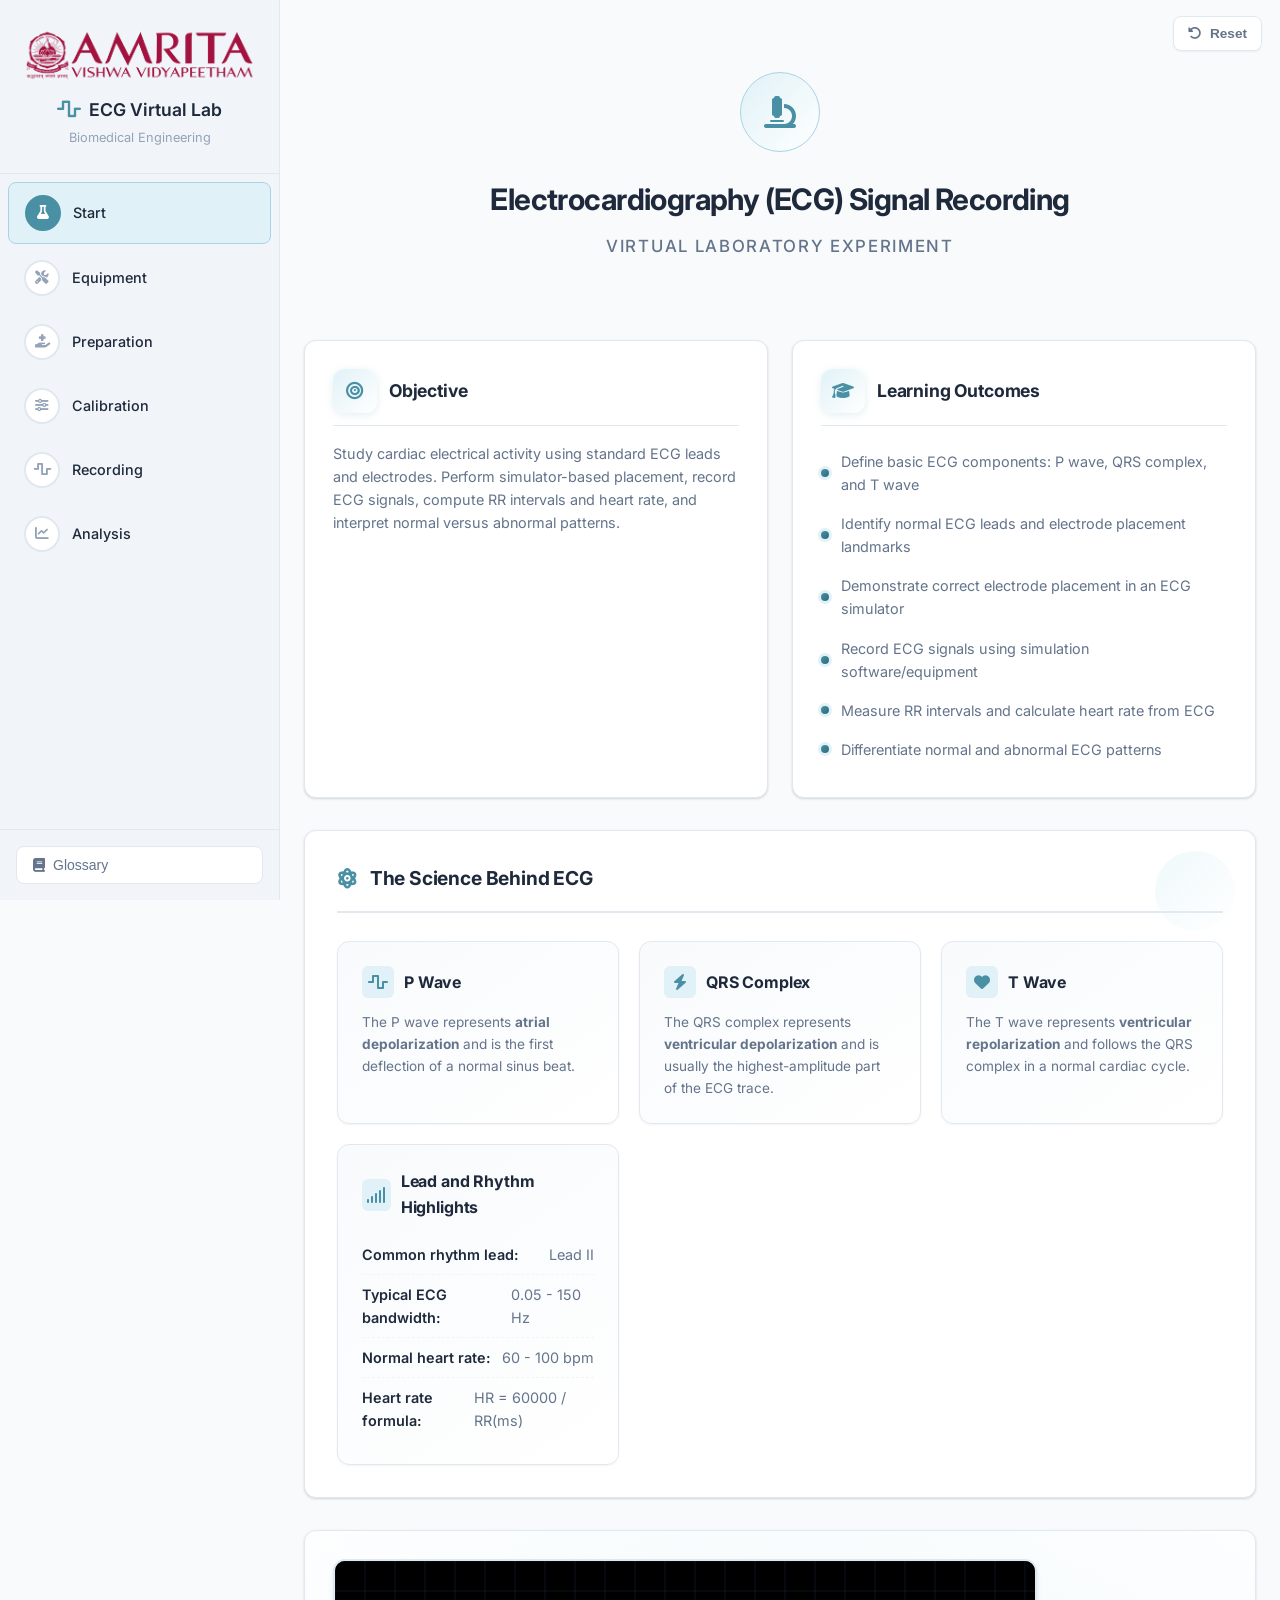
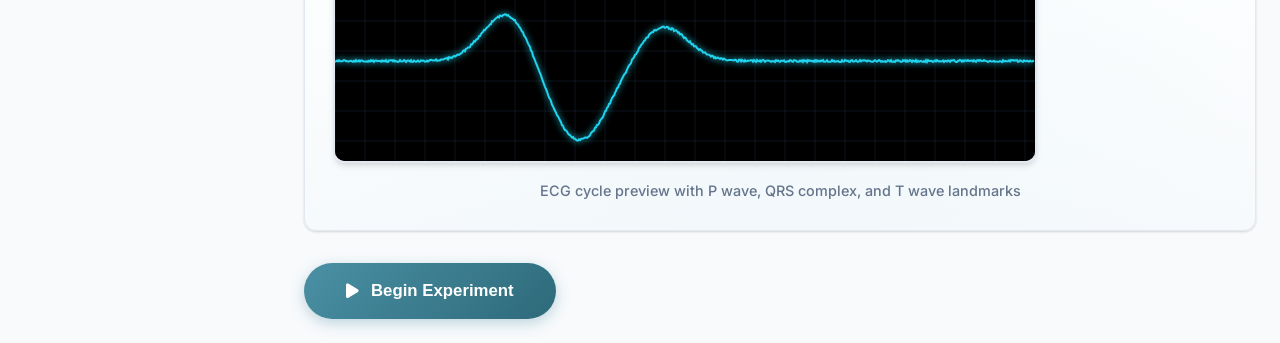
==== commit ef48f743: "https://virtual-labs.github.io/exp-ecg-simulation-amrt click on the link to test your code." ====
--- a/simulation/index.html
+++ b/simulation/index.html
@@ -181,8 +181,8 @@
                         </div>
                     </div>
 
-                    <div class="muap-visualization">
-                        <canvas id="muap-canvas" width="700" height="200"></canvas>
+                    <div class="ecg-preview-visualization">
+                        <canvas id="ecg-preview-canvas" width="700" height="200"></canvas>
                         <p class="canvas-caption">ECG cycle preview with P wave, QRS complex, and T wave landmarks</p>
                     </div>
 
@@ -294,12 +294,12 @@
                         <i class="fas fa-hand-holding-medical"></i>
                         <div>
                             <h2>Patient Preparation & Electrode Placement</h2>
-                            <p>Select a lead-region target, then prepare skin and complete correct ECG electrode placement.</p>
+                            <p>Prepare all ECG electrode sites (RA, LA, RL), then place leads on the correct body targets.</p>
                         </div>
                     </div>
                 
                     <!-- Muscle Selection Panel -->
-                    <div class="muscle-selection-panel" id="muscle-selection-panel">
+                    <div class="muscle-selection-panel hidden" id="muscle-selection-panel">
                         <div class="panel-header">
                             <i class="fas fa-user-injured"></i>
                             <h3>Select a Lead Region to Examine</h3>
@@ -359,12 +359,11 @@
                     </div>
                 </div>
 
-                <!-- Prep Workspace (shown after muscle selection) -->
-                <div class="prep-workspace hidden" id="prep-workspace">
+                <!-- Prep Workspace -->
+                <div class="prep-workspace" id="prep-workspace">
                     <div class="selected-muscle-header">
-                        <span>Selected Lead Region: </span>
-                        <strong id="prep-muscle-name">Lead II Setup (RA-LA-RL)</strong>
-                        <button class="btn-small btn-secondary" id="change-muscle-btn">Change Region</button>
+                        <span>Standard Workflow: </span>
+                        <strong id="prep-muscle-name">12-Lead ECG Setup (10 Electrodes)</strong>
                     </div>
 
                     <!-- Horizontal Progress Bar -->
@@ -415,83 +414,81 @@
 
                     <!-- Main Prep Area -->
                     <div class="prep-main-area">
-                        <!-- Arm Diagram with animation layers -->
+                        <!-- Full Body Diagram - Simplified Click-Based Electrode Placement -->
                         <div class="arm-container" id="arm-container">
-                            <svg id="arm-svg" viewBox="0 0 500 600" class="arm-svg">
-                                <!-- Base skin layer -->
-                                <path class="arm-skin" id="muscle-shape-bg" d="M150,50 Q130,150 120,300 Q115,400 130,500 Q150,570 200,580 L300,580 Q350,570 370,500 Q385,400 380,300 Q370,150 350,50 Z" />
+                            <svg id="arm-svg" viewBox="0 0 600 700" class="arm-svg">
+                                <!-- Full Body for ECG Electrode Placement -->
                                 
-                                <!-- Shine overlay for clean effect -->
-                                <path class="skin-shine-layer" id="skin-shine" d="M150,50 Q130,150 120,300 Q115,400 130,500 Q150,570 200,580 L300,580 Q350,570 370,500 Q385,400 380,300 Q370,150 350,50 Z" />
+                                <!-- Head -->
+                                <circle cx="300" cy="50" r="35" fill="#f9e4b7" stroke="#333" stroke-width="2"/>
                                 
-                                <!-- Texture overlay for abrasion effect -->
-                                <defs>
-                                    <pattern id="abraded-texture" patternUnits="userSpaceOnUse" width="4" height="4">
-                                        <circle cx="2" cy="2" r="0.5" fill="rgba(239, 68, 68, 0.3)"/>
-                                    </pattern>
-                                    <linearGradient id="shine-gradient" x1="0%" y1="0%" x2="100%" y2="100%">
-                                        <stop offset="0%" style="stop-color:rgba(255,255,255,0.6)"/>
-                                        <stop offset="50%" style="stop-color:rgba(255,255,255,0.1)"/>
-                                        <stop offset="100%" style="stop-color:rgba(255,255,255,0.4)"/>
-                                    </linearGradient>
-                                    <radialGradient id="gel-glow" cx="50%" cy="50%" r="50%">
-                                        <stop offset="0%" style="stop-color:rgba(59,130,246,0.6)"/>
-                                        <stop offset="100%" style="stop-color:rgba(59,130,246,0)"/>
-                                    </radialGradient>
-                                </defs>
-                                <path class="skin-texture-layer" id="skin-texture" d="M150,50 Q130,150 120,300 Q115,400 130,500 Q150,570 200,580 L300,580 Q350,570 370,500 Q385,400 380,300 Q370,150 350,50 Z" />
+                                <!-- Neck -->
+                                <rect x="280" y="80" width="40" height="25" fill="#f9e4b7" stroke="#333" stroke-width="2"/>
                                 
-                                <!-- Muscle underneath (visible on hover) -->
-                                <path class="arm-muscle hidden" id="muscle-shape-inner" d="M170,100 Q160,200 155,320 Q152,400 165,480 Q175,530 210,540 L290,540 Q325,530 335,480 Q348,400 345,320 Q340,200 330,100 Z" />
+                                <!-- Torso -->
+                                <ellipse cx="300" cy="180" rx="80" ry="100" fill="#f9e4b7" stroke="#333" stroke-width="2"/>
                                 
-                                <!-- Skin prep zones -->
-                                <circle class="prep-zone" id="prep-zone-1" cx="250" cy="200" r="25" data-zone="ra" />
-                                <circle class="prep-zone" id="prep-zone-2" cx="250" cy="300" r="25" data-zone="la" />
-                                <circle class="prep-zone" id="prep-zone-3" cx="250" cy="450" r="25" data-zone="rl" />
+                                <!-- Left Arm -->
+                                <ellipse cx="150" cy="140" rx="28" ry="70" fill="#f9e4b7" stroke="#333" stroke-width="2" transform="rotate(-30 150 140)"/>
+                                <circle cx="100" cy="200" r="20" fill="#f9e4b7" stroke="#333" stroke-width="2"/>
                                 
-                                <!-- Gel shine spots -->
-                                <circle class="gel-shine" id="gel-shine-1" cx="250" cy="200" r="20" />
-                                <circle class="gel-shine" id="gel-shine-2" cx="250" cy="300" r="20" />
-                                <circle class="gel-shine" id="gel-shine-3" cx="250" cy="450" r="20" />
+                                <!-- Right Arm -->
+                                <ellipse cx="450" cy="140" rx="28" ry="70" fill="#f9e4b7" stroke="#333" stroke-width="2" transform="rotate(30 450 140)"/>
+                                <circle cx="500" cy="200" r="20" fill="#f9e4b7" stroke="#333" stroke-width="2"/>
                                 
-                                <!-- Electrode placement targets -->
-                                <circle class="electrode-target hidden" id="target-ra" cx="250" cy="200" r="18" />
-                                <circle class="electrode-target hidden" id="target-la" cx="250" cy="300" r="18" />
-                                <circle class="electrode-target hidden" id="target-rl" cx="250" cy="450" r="18" />
+                                <!-- Left Leg -->
+                                <ellipse cx="250" cy="380" rx="35" ry="90" fill="#f9e4b7" stroke="#333" stroke-width="2"/>
+                                <ellipse cx="250" cy="600" rx="30" ry="25" fill="#f9e4b7" stroke="#333" stroke-width="2"/>
                                 
-                                <!-- Placed electrodes with cables -->
-                                <g class="placed-electrode hidden" id="placed-e-ra">
-                                    <circle cx="250" cy="200" r="16" class="electrode-body"/>
-                                    <text x="250" y="205" class="electrode-text">RA</text>
-                                    <path class="electrode-cable" d="M250,184 Q200,150 150,120 L100,80"/>
-                                </g>
-                                <g class="placed-electrode hidden" id="placed-e-la">
-                                    <circle cx="250" cy="300" r="16" class="electrode-body"/>
-                                    <text x="250" y="305" class="electrode-text">LA</text>
-                                    <path class="electrode-cable" d="M250,284 Q200,250 150,220 L100,180"/>
-                                </g>
-                                <g class="placed-electrode hidden" id="placed-e-rl">
-                                    <circle cx="250" cy="450" r="16" class="electrode-body"/>
-                                    <text x="250" y="455" class="electrode-text">RL</text>
-                                    <path class="electrode-cable" d="M250,434 Q200,400 150,380 L100,350"/>
-                                </g>
+                                <!-- Right Leg -->
+                                <ellipse cx="350" cy="380" rx="35" ry="90" fill="#f9e4b7" stroke="#333" stroke-width="2"/>
+                                <ellipse cx="350" cy="600" rx="30" ry="25" fill="#f9e4b7" stroke="#333" stroke-width="2"/>
+
+                                <!-- Thread-like lead lines are rendered here after placement -->
+                                <g id="electrode-thread-layer"></g>
                                 
-                                <!-- Labels with full electrode names -->
-                                <g class="zone-label-group" id="label-active">
-                                    <text x="310" y="195" class="zone-label zone-label-name">RA - Right Arm</text>
-                                    <text x="310" y="212" class="zone-label zone-label-desc">(Limb Lead Electrode)</text>
-                                </g>
-                                <g class="zone-label-group" id="label-reference">
-                                    <text x="310" y="295" class="zone-label zone-label-name">LA - Left Arm</text>
-                                    <text x="310" y="312" class="zone-label zone-label-desc">(Limb Lead Electrode)</text>
-                                </g>
-                                <g class="zone-label-group" id="label-ground">
-                                    <text x="310" y="445" class="zone-label zone-label-name">RL - Ground/Reference</text>
-                                    <text x="310" y="462" class="zone-label zone-label-desc">(Right Leg Electrode)</text>
-                                </g>
+                                <!-- 10 ELECTRODE ZONES (12-Lead ECG: 4 limb + 6 chest) -->
                                 
-                                <!-- Muscle label -->
-                                <text x="100" y="320" class="muscle-label hidden" id="muscle-label-text" transform="rotate(-90,100,320)">Selected Lead Setup</text>
+                                <!-- Limb leads -->
+                                <circle class="prep-zone" id="prep-zone-ra" cx="500" cy="200" r="20" data-zone="ra" fill="rgba(0,136,204,0.18)" stroke="#0088cc" stroke-width="3" opacity="0.9"/>
+                                <text x="500" y="206" class="zone-label-bold" text-anchor="middle" font-weight="bold" font-size="11">RA</text>
+
+                                <circle class="prep-zone" id="prep-zone-la" cx="100" cy="200" r="20" data-zone="la" fill="rgba(0,136,204,0.18)" stroke="#0088cc" stroke-width="3" opacity="0.9"/>
+                                <text x="100" y="206" class="zone-label-bold" text-anchor="middle" font-weight="bold" font-size="11">LA</text>
+
+                                <circle class="prep-zone" id="prep-zone-rl" cx="350" cy="600" r="20" data-zone="rl" fill="rgba(255,152,0,0.18)" stroke="#ff9800" stroke-width="3" opacity="0.9"/>
+                                <text x="350" y="606" class="zone-label-bold" text-anchor="middle" font-weight="bold" font-size="11">RL</text>
+
+                                <circle class="prep-zone" id="prep-zone-ll" cx="250" cy="600" r="20" data-zone="ll" fill="rgba(0,136,204,0.18)" stroke="#0088cc" stroke-width="3" opacity="0.9"/>
+                                <text x="250" y="606" class="zone-label-bold" text-anchor="middle" font-weight="bold" font-size="11">LL</text>
+
+                                <!-- Chest leads V1-V6 -->
+                                <circle class="prep-zone" id="prep-zone-v1" cx="270" cy="175" r="16" data-zone="v1" fill="rgba(225,29,72,0.18)" stroke="#e11d48" stroke-width="3" opacity="0.9"/>
+                                <text x="270" y="180" class="zone-label-bold" text-anchor="middle" font-weight="bold" font-size="10">V1</text>
+
+                                <circle class="prep-zone" id="prep-zone-v2" cx="330" cy="175" r="16" data-zone="v2" fill="rgba(225,29,72,0.18)" stroke="#e11d48" stroke-width="3" opacity="0.9"/>
+                                <text x="330" y="180" class="zone-label-bold" text-anchor="middle" font-weight="bold" font-size="10">V2</text>
+
+                                <circle class="prep-zone" id="prep-zone-v4" cx="360" cy="230" r="16" data-zone="v4" fill="rgba(225,29,72,0.18)" stroke="#e11d48" stroke-width="3" opacity="0.9"/>
+                                <text x="360" y="235" class="zone-label-bold" text-anchor="middle" font-weight="bold" font-size="10">V4</text>
+
+                                <circle class="prep-zone" id="prep-zone-v3" cx="345" cy="205" r="16" data-zone="v3" fill="rgba(225,29,72,0.18)" stroke="#e11d48" stroke-width="3" opacity="0.9"/>
+                                <text x="345" y="210" class="zone-label-bold" text-anchor="middle" font-weight="bold" font-size="10">V3</text>
+
+                                <circle class="prep-zone" id="prep-zone-v5" cx="390" cy="230" r="16" data-zone="v5" fill="rgba(225,29,72,0.18)" stroke="#e11d48" stroke-width="3" opacity="0.9"/>
+                                <text x="390" y="235" class="zone-label-bold" text-anchor="middle" font-weight="bold" font-size="10">V5</text>
+
+                                <circle class="prep-zone" id="prep-zone-v6" cx="420" cy="230" r="16" data-zone="v6" fill="rgba(225,29,72,0.18)" stroke="#e11d48" stroke-width="3" opacity="0.9"/>
+                                <text x="420" y="235" class="zone-label-bold" text-anchor="middle" font-weight="bold" font-size="10">V6</text>
+
+                                <!-- Legend -->
+                                <text x="20" y="650" font-size="10" fill="#666" font-weight="bold">
+                                    <tspan x="20">Blue: Limb leads (RA, LA, LL) | Orange: RL ground</tspan>
+                                    <tspan x="20" dy="15">Pink: Chest leads V1-V6</tspan>
+                                </text>
+                                <text x="20" y="685" font-size="10" fill="#999">
+                                    <tspan x="20">Prep steps: drag once on any zone. Placement: tap each electrode to auto-attach.</tspan>
+                                </text>
                             </svg>
                         </div>
 
@@ -512,26 +509,16 @@
                                     <div class="step-header-right">
                                         <div class="site-dots">
                                             <span class="dot" id="clean-dot-1"></span>
-                                            <span class="dot" id="clean-dot-2"></span>
-                                            <span class="dot" id="clean-dot-3"></span>
                                         </div>
                                         <i class="fas fa-chevron-down collapse-icon"></i>
                                     </div>
                                 </div>
                                 <div class="step-body">
-                                    <p class="step-instruction">Drag the alcohol swab to each electrode site to clean the skin surface.</p>
+                                    <p class="step-instruction">Drag the alcohol swab once to any zone to clean all 10 sites.</p>
                                     <div class="substep-tracker">
                                         <div class="substep-item" id="clean-item-1">
                                             <span class="substep-dot"></span>
-                                            <span class="substep-label">RA Site</span>
-                                        </div>
-                                        <div class="substep-item" id="clean-item-2">
-                                            <span class="substep-dot"></span>
-                                            <span class="substep-label">LA Site</span>
-                                        </div>
-                                        <div class="substep-item" id="clean-item-3">
-                                            <span class="substep-dot"></span>
-                                            <span class="substep-label">RL Site</span>
+                                            <span class="substep-label">All 10 electrode sites</span>
                                         </div>
                                     </div>
                                 </div>
@@ -552,26 +539,16 @@
                                     <div class="step-header-right">
                                         <div class="site-dots">
                                             <span class="dot" id="abrade-dot-1"></span>
-                                            <span class="dot" id="abrade-dot-2"></span>
-                                            <span class="dot" id="abrade-dot-3"></span>
                                         </div>
                                         <i class="fas fa-chevron-down collapse-icon"></i>
                                     </div>
                                 </div>
                                 <div class="step-body">
-                                    <p class="step-instruction">Gently abrade each site to reduce impedance below 5 kΩ.</p>
+                                    <p class="step-instruction">Drag the prep pad once to any zone to abrade all 10 sites.</p>
                                     <div class="substep-tracker">
                                         <div class="substep-item" id="abrade-item-1">
                                             <span class="substep-dot"></span>
-                                            <span class="substep-label">RA Site</span>
-                                        </div>
-                                        <div class="substep-item" id="abrade-item-2">
-                                            <span class="substep-dot"></span>
-                                            <span class="substep-label">LA Site</span>
-                                        </div>
-                                        <div class="substep-item" id="abrade-item-3">
-                                            <span class="substep-dot"></span>
-                                            <span class="substep-label">RL Site</span>
+                                            <span class="substep-label">All 10 electrode sites</span>
                                         </div>
                                     </div>
                                 </div>
@@ -592,43 +569,40 @@
                                     <div class="step-header-right">
                                         <div class="site-dots">
                                             <span class="dot" id="gel-dot-1"></span>
-                                            <span class="dot" id="gel-dot-2"></span>
-                                            <span class="dot" id="gel-dot-3"></span>
                                         </div>
                                         <i class="fas fa-chevron-down collapse-icon"></i>
                                     </div>
                                 </div>
                                 <div class="step-body">
-                                    <p class="step-instruction">Apply conductive gel to each site for optimal electrical contact.</p>
+                                    <p class="step-instruction">Drag conductive gel once to any zone to apply on all 10 sites.</p>
                                     <div class="substep-tracker">
                                         <div class="substep-item" id="gel-item-1">
                                             <span class="substep-dot"></span>
-                                            <span class="substep-label">RA Site</span>
-                                        </div>
-                                        <div class="substep-item" id="gel-item-2">
-                                            <span class="substep-dot"></span>
-                                            <span class="substep-label">LA Site</span>
-                                        </div>
-                                        <div class="substep-item" id="gel-item-3">
-                                            <span class="substep-dot"></span>
-                                            <span class="substep-label">RL Site</span>
-                                        </div>
-                                    </div>
-                                </div>
-                            </div>
-
-                            <!-- Step 4: Place Electrodes -->
+                                            <span class="substep-label">All 10 electrode sites</span>
+                                        </div>
+                                    </div>
+                                </div>
+                            </div>
+
+                            <!-- Step 4: Place Electrodes (12-Lead ECG, 10 sites) -->
                             <div class="collapsible-step" id="prep-step-4" data-step="place">
                                 <div class="step-header" onclick="togglePrepStep(4)">
                                     <div class="step-header-left">
                                         <div class="electrode-tray" id="electrode-tray">
-                                            <div class="electrode-pick" draggable="true" id="drag-e-ra" data-type="ra">RA</div>
-                                            <div class="electrode-pick" draggable="true" id="drag-e-la" data-type="la">LA</div>
-                                            <div class="electrode-pick" draggable="true" id="drag-e-rl" data-type="rl">RL</div>
+                                            <div class="electrode-pick" id="electrode-ra" draggable="true" data-type="ra">RA</div>
+                                            <div class="electrode-pick" id="electrode-la" draggable="true" data-type="la">LA</div>
+                                            <div class="electrode-pick" id="electrode-rl" draggable="true" data-type="rl">RL</div>
+                                            <div class="electrode-pick" id="electrode-ll" draggable="true" data-type="ll">LL</div>
+                                            <div class="electrode-pick" id="electrode-v1" draggable="true" data-type="v1">V1</div>
+                                            <div class="electrode-pick" id="electrode-v2" draggable="true" data-type="v2">V2</div>
+                                            <div class="electrode-pick" id="electrode-v3" draggable="true" data-type="v3">V3</div>
+                                            <div class="electrode-pick" id="electrode-v4" draggable="true" data-type="v4">V4</div>
+                                            <div class="electrode-pick" id="electrode-v5" draggable="true" data-type="v5">V5</div>
+                                            <div class="electrode-pick" id="electrode-v6" draggable="true" data-type="v6">V6</div>
                                         </div>
                                         <div class="step-title">
                                             <strong>Place Electrodes</strong>
-                                            <span class="step-subtitle">Attach to prepared sites</span>
+                                            <span class="step-subtitle">Tap each electrode once to auto-attach to the correct anatomical zone</span>
                                         </div>
                                     </div>
                                     <div class="step-header-right">
@@ -636,16 +610,50 @@
                                             <span class="dot" id="place-dot-ra"></span>
                                             <span class="dot" id="place-dot-la"></span>
                                             <span class="dot" id="place-dot-rl"></span>
+                                            <span class="dot" id="place-dot-ll"></span>
+                                            <span class="dot" id="place-dot-v1"></span>
+                                            <span class="dot" id="place-dot-v2"></span>
+                                            <span class="dot" id="place-dot-v3"></span>
+                                            <span class="dot" id="place-dot-v4"></span>
+                                            <span class="dot" id="place-dot-v5"></span>
+                                            <span class="dot" id="place-dot-v6"></span>
                                         </div>
                                         <i class="fas fa-chevron-down collapse-icon"></i>
                                     </div>
                                 </div>
                                 <div class="step-body">
-                                    <p class="step-instruction">Drag each electrode to its matching target zone.</p>
+                                    <p class="step-instruction">Tap each of the 10 electrodes in the tray. Each one auto-attaches to its matching body label (RA, LA, RL, LL, V1-V6).</p>
                                     <div class="electrode-guide">
-                                        <span class="guide-item"><span class="guide-dot e1"></span> RA → Right arm site</span>
-                                        <span class="guide-item"><span class="guide-dot e2"></span> LA → Left arm site</span>
-                                        <span class="guide-item"><span class="guide-dot gnd"></span> RL → Right leg ground site</span>
+                                        <span class="guide-item"><span class="guide-dot e1"></span> RA (Right Arm - Wrist/Forearm)</span>
+                                        <span class="guide-item"><span class="guide-dot e2"></span> LA (Left Arm - Wrist/Forearm)</span>
+                                        <span class="guide-item"><span class="guide-dot e3"></span> RL (Right Leg - Ankle, Ground reference)</span>
+                                        <span class="guide-item"><span class="guide-dot gnd"></span> LL (Left Leg - Ankle)</span>
+                                        <span class="guide-item"><span class="guide-dot e4"></span> V1: 4th ICS right sternal border</span>
+                                        <span class="guide-item"><span class="guide-dot e4"></span> V2: 4th ICS left sternal border</span>
+                                        <span class="guide-item"><span class="guide-dot e4"></span> V3: Midpoint between V2 and V4</span>
+                                        <span class="guide-item"><span class="guide-dot e4"></span> V4: 5th ICS midclavicular line</span>
+                                        <span class="guide-item"><span class="guide-dot e4"></span> V5: Anterior axillary line (V4 level)</span>
+                                        <span class="guide-item"><span class="guide-dot e4"></span> V6: Midaxillary line (V4 level)</span>
+                                    </div>
+                                </div>
+                            </div>
+
+                            <!-- Step 5: Validate Placement -->
+                            <div class="validation-panel hidden" id="validation-panel">
+                                <div class="validation-header">
+                                    <i class="fas fa-check-circle"></i>
+                                    <h3>Electrode Placement Validation</h3>
+                                    <p>Review the accuracy of each electrode placement</p>
+                                </div>
+                                <div class="validation-checks" id="validation-checks"></div>
+
+                                <div class="validation-summary" id="validation-summary">
+                                    <div class="summary-score">
+                                        <span class="score-label">Placement Quality:</span>
+                                        <span class="score-value" id="placement-quality">0%</span>
+                                    </div>
+                                    <div class="summary-message" id="summary-message">
+                                        <p>Click on body zones to place all electrodes</p>
                                     </div>
                                 </div>
                             </div>
@@ -811,6 +819,23 @@
                             <div class="signal-scale-info">
                                 <span id="scale-info">Scale: 1 div = 0.5 mV | Time: 100 ms/div</span>
                             </div>
+
+                            <!-- Signal Quality Indicator (based on electrode placement) -->
+                            <div class="signal-quality-indicator" id="signal-quality-indicator">
+                                <div class="quality-label">
+                                    <i class="fas fa-circle"></i>
+                                    <span>Signal Quality:</span>
+                                </div>
+                                <div class="quality-status" id="quality-status">
+                                    <span class="quality-value" id="quality-value">Good</span>
+                                    <div class="quality-bar">
+                                        <div class="quality-fill" id="quality-fill" style="width: 100%; background-color: #10b981;"></div>
+                                    </div>
+                                </div>
+                                <div class="quality-message" id="quality-message">
+                                    <small>Electrode placement affects signal quality and noise level</small>
+                                </div>
+                            </div>
                         
                             <!-- Signal Speed Control -->
                             <div class="signal-speed-control">
@@ -839,7 +864,7 @@
                                     <span class="metric-value" id="freq-value">0 Hz</span>
                                 </div>
                                 <div class="metric">
-                                    <span class="metric-label">Motor Units Active</span>
+                                    <span class="metric-label">Estimated BPM</span>
                                     <span class="metric-value" id="mu-value">0</span>
                                 </div>
                             </div>
@@ -868,41 +893,41 @@
                         <div class="recording-sidebar">
                             <!-- Condition selector -->
                             <div class="condition-selector-panel">
-                                <h4><i class="fas fa-user-injured"></i> Subject Condition</h4>
+                                <h4><i class="fas fa-heartbeat"></i> Rhythm Condition</h4>
                                 <!-- Hidden select for compatibility -->
                                 <select id="condition-select" class="hidden">
-                                    <option value="normal">Healthy Subject</option>
-                                    <option value="myopathy">Myopathy Patient</option>
-                                    <option value="neuropathy">Neuropathy Patient</option>
-                                    <option value="als">ALS Patient</option>
+                                    <option value="normal">Normal Sinus Rhythm</option>
+                                    <option value="tachycardia">Sinus Tachycardia</option>
+                                    <option value="bradycardia">Sinus Bradycardia</option>
+                                    <option value="irregular">Irregular Rhythm</option>
                                 </select>
                                 <div class="condition-cards-vertical" id="condition-cards">
                                     <div class="condition-card selected" data-condition="normal">
                                         <div class="condition-card-header">
                                             <i class="fas fa-user-check"></i>
-                                            <span class="condition-name">Healthy</span>
+                                            <span class="condition-name">Normal Sinus</span>
                                             <span class="condition-indicator healthy"></span>
                                         </div>
                                     </div>
-                                    <div class="condition-card" data-condition="myopathy">
+                                    <div class="condition-card" data-condition="tachycardia">
                                         <div class="condition-card-header">
                                             <i class="fas fa-user"></i>
-                                            <span class="condition-name">Myopathy</span>
-                                            <span class="condition-indicator myopathy"></span>
-                                        </div>
-                                    </div>
-                                    <div class="condition-card" data-condition="neuropathy">
+                                            <span class="condition-name">Tachycardia</span>
+                                            <span class="condition-indicator tachycardia"></span>
+                                        </div>
+                                    </div>
+                                    <div class="condition-card" data-condition="bradycardia">
                                         <div class="condition-card-header">
                                             <i class="fas fa-user"></i>
-                                            <span class="condition-name">Neuropathy</span>
-                                            <span class="condition-indicator neuropathy"></span>
-                                        </div>
-                                    </div>
-                                    <div class="condition-card" data-condition="als">
+                                            <span class="condition-name">Bradycardia</span>
+                                            <span class="condition-indicator bradycardia"></span>
+                                        </div>
+                                    </div>
+                                    <div class="condition-card" data-condition="irregular">
                                         <div class="condition-card-header">
                                             <i class="fas fa-user"></i>
-                                            <span class="condition-name">ALS</span>
-                                            <span class="condition-indicator als"></span>
+                                            <span class="condition-name">Irregular Rhythm</span>
+                                            <span class="condition-indicator irregular"></span>
                                         </div>
                                     </div>
                                 </div>
@@ -910,15 +935,15 @@
 
                             <!-- Condition Description Panel -->
                             <div class="condition-info-panel" id="condition-info">
-                                <h4><i class="fas fa-info-circle"></i> <span id="condition-title">Healthy Subject</span></h4>
-                                <p id="condition-desc">Normal motor unit recruitment and firing patterns. ECG amplitude increases smoothly with force.</p>
+                                <h4><i class="fas fa-info-circle"></i> <span id="condition-title">Normal Sinus Rhythm</span></h4>
+                                <p id="condition-desc">Regular rhythm with stable P-QRS-T morphology and consistent RR intervals.</p>
                                 <div class="condition-characteristics" id="condition-chars"></div>
                             </div>
 
                             <!-- Force gauge -->
                             <div class="force-gauge-container">
-                                <h4><i class="fas fa-hand-rock"></i> Muscle Force</h4>
-                                <p class="force-instruction">Use slider to control force level.</p>
+                                <h4><i class="fas fa-sliders-h"></i> Rhythm Intensity</h4>
+                                <p class="force-instruction">Use slider to vary simulation intensity.</p>
                                 <div class="force-gauge">
                                     <div class="gauge-bg">
                                         <div class="gauge-fill" id="force-fill"></div>
@@ -974,10 +999,10 @@
                                 <div class="analysis-controls-row">
                                     <label>Trial: </label>
                                     <select id="trial-select-time">
-                                        <option value="normal">Healthy - Rest→MVC</option>
-                                        <option value="myopathy">Myopathy</option>
-                                        <option value="neuropathy">Neuropathy</option>
-                                        <option value="als">ALS</option>
+                                        <option value="normal">Normal Sinus Rhythm</option>
+                                        <option value="tachycardia">Sinus Tachycardia</option>
+                                        <option value="bradycardia">Sinus Bradycardia</option>
+                                        <option value="irregular">Irregular Rhythm</option>
                                     </select>
                                     <label>Zoom: </label>
                                     <input type="range" id="time-zoom" min="1" max="20" value="1">
@@ -991,10 +1016,10 @@
                                 <div class="analysis-controls-row">
                                     <label>Trial: </label>
                                     <select id="trial-select-freq">
-                                        <option value="normal">Healthy</option>
-                                        <option value="myopathy">Myopathy</option>
-                                        <option value="neuropathy">Neuropathy</option>
-                                        <option value="als">ALS</option>
+                                        <option value="normal">Normal Sinus Rhythm</option>
+                                        <option value="tachycardia">Sinus Tachycardia</option>
+                                        <option value="bradycardia">Sinus Bradycardia</option>
+                                        <option value="irregular">Irregular Rhythm</option>
                                     </select>
                                     <label>Window: </label>
                                     <select id="fft-window">
@@ -1026,19 +1051,19 @@
                                         <div class="comp-stats" id="comp-stats-normal"></div>
                                     </div>
                                     <div class="comparison-cell">
-                                        <h4><span class="condition-dot myopathy"></span> Myopathy</h4>
-                                        <canvas id="comp-myopathy" width="400" height="200"></canvas>
-                                        <div class="comp-stats" id="comp-stats-myopathy"></div>
+                                        <h4><span class="condition-dot tachycardia"></span> Sinus Tachycardia</h4>
+                                        <canvas id="comp-tachycardia" width="400" height="200"></canvas>
+                                        <div class="comp-stats" id="comp-stats-tachycardia"></div>
                                     </div>
                                     <div class="comparison-cell">
-                                        <h4><span class="condition-dot neuropathy"></span> Neuropathy</h4>
-                                        <canvas id="comp-neuropathy" width="400" height="200"></canvas>
-                                        <div class="comp-stats" id="comp-stats-neuropathy"></div>
+                                        <h4><span class="condition-dot bradycardia"></span> Sinus Bradycardia</h4>
+                                        <canvas id="comp-bradycardia" width="400" height="200"></canvas>
+                                        <div class="comp-stats" id="comp-stats-bradycardia"></div>
                                     </div>
                                     <div class="comparison-cell">
-                                        <h4><span class="condition-dot als"></span> ALS</h4>
-                                        <canvas id="comp-als" width="400" height="200"></canvas>
-                                        <div class="comp-stats" id="comp-stats-als"></div>
+                                        <h4><span class="condition-dot irregular"></span> Irregular Rhythm</h4>
+                                        <canvas id="comp-irregular" width="400" height="200"></canvas>
+                                        <div class="comp-stats" id="comp-stats-irregular"></div>
                                     </div>
                                 </div>
                             </div>
--- a/simulation/css/main.css
+++ b/simulation/css/main.css
@@ -789,7 +789,7 @@
 }
 
 /* ECG Complex Visualization */
-.muap-visualization {
+.ecg-preview-visualization {
     background: linear-gradient(180deg, var(--bg-card) 0%, var(--bg-primary) 100%);
     border: 1px solid var(--border);
     border-radius: var(--radius-lg);
@@ -801,7 +801,7 @@
     overflow: hidden;
 }
 
-.muap-visualization::before {
+.ecg-preview-visualization::before {
     content: '';
     position: absolute;
     top: -50%;
@@ -813,7 +813,7 @@
     pointer-events: none;
 }
 
-.muap-visualization canvas {
+.ecg-preview-visualization canvas {
     max-width: 100%;
     height: auto;
     border-radius: var(--radius-lg);
@@ -1227,7 +1227,7 @@
 
 .arm-svg {
     width: 100%;
-    max-width: 400px;
+    max-width: 560px;
     height: auto;
     min-height: 350px;
     display: block;
@@ -1246,6 +1246,7 @@
     stroke-width: 2;
     stroke-dasharray: 5 5;
     cursor: pointer;
+    pointer-events: all;
     transition: var(--transition);
 }
 
@@ -1265,6 +1266,18 @@
 .prep-zone.electrode-placed {
     fill: #10b981;
     opacity: 0.3;
+}
+
+.prep-zone.wrong-target {
+    stroke: var(--danger);
+    fill: rgba(239, 68, 68, 0.2);
+    animation: wrongDropPulse 0.35s ease-in-out 2;
+}
+
+@keyframes wrongDropPulse {
+    0% { transform: scale(1); }
+    50% { transform: scale(1.08); }
+    100% { transform: scale(1); }
 }
 
 .electrode-target {
@@ -1281,6 +1294,12 @@
 .zone-label-name {
     font-weight: 600;
     fill: var(--text-primary);
+}
+
+.zone-label-bold,
+.arm-svg text {
+    pointer-events: none;
+    user-select: none;
 }
 
 /* Prep Tools */
@@ -1674,6 +1693,8 @@
 
 .guide-dot.e1 { background: #4a90a4; }
 .guide-dot.e2 { background: #10b981; }
+.guide-dot.e3 { background: #ff9800; }
+.guide-dot.e4 { background: #e11d48; }
 .guide-dot.gnd { background: #64748b; }
 
 .substep-progress {
@@ -1860,6 +1881,8 @@
     padding: 6px;
     background: var(--bg-primary);
     border-radius: var(--radius);
+    flex-wrap: wrap;
+    max-width: 280px;
 }
 
 .electrode-tray .electrode-pick {
@@ -1877,16 +1900,215 @@
     transition: var(--transition);
 }
 
+.electrode-tray .electrode-pick.selected {
+    background: var(--accent-dark);
+    box-shadow: 0 0 0 3px var(--accent-light);
+    transform: scale(1.08);
+}
+
 .electrode-tray .electrode-pick.placed {
     background: var(--success);
     opacity: 0.5;
     cursor: default;
 }
 
+#electrode-thread-layer .electrode-thread {
+    stroke: #334155;
+    stroke-width: 2;
+    stroke-linecap: round;
+    stroke-dasharray: 4 3;
+    opacity: 0.85;
+}
+
 .electrode-guide {
     display: flex;
     gap: 16px;
     flex-wrap: wrap;
+}
+
+/* ===== VALIDATION PANEL ===== */
+.validation-panel {
+    background: var(--bg-card);
+    border: 2px solid var(--accent-border);
+    border-radius: var(--radius-lg);
+    padding: 24px;
+    margin: 24px 0;
+    transition: var(--transition);
+}
+
+.validation-panel.hidden {
+    display: none;
+}
+
+.validation-header {
+    display: flex;
+    align-items: flex-start;
+    gap: 16px;
+    margin-bottom: 24px;
+    padding-bottom: 16px;
+    border-bottom: 1px solid var(--border);
+}
+
+.validation-header i {
+    width: 40px;
+    height: 40px;
+    background: var(--success-light);
+    border-radius: var(--radius);
+    display: flex;
+    align-items: center;
+    justify-content: center;
+    color: var(--success);
+    font-size: 1.1rem;
+    flex-shrink: 0;
+}
+
+.validation-header h3 {
+    font-size: 1.1rem;
+    font-weight: 600;
+    color: var(--text-primary);
+    margin: 0;
+}
+
+.validation-header p {
+    font-size: 0.85rem;
+    color: var(--text-secondary);
+    margin: 4px 0 0 0;
+}
+
+.validation-checks {
+    display: grid;
+    grid-template-columns: repeat(auto-fit, minmax(240px, 1fr));
+    gap: 16px;
+    margin-bottom: 24px;
+}
+
+.validation-item {
+    display: flex;
+    align-items: center;
+    gap: 12px;
+    padding: 12px;
+    background: var(--bg-primary);
+    border: 1px solid var(--border);
+    border-radius: var(--radius);
+    transition: var(--transition);
+}
+
+.validation-item.correct {
+    background: var(--success-light);
+    border-color: var(--success);
+}
+
+.validation-item.incorrect {
+    background: var(--danger-light);
+    border-color: var(--danger);
+}
+
+.validate-icon {
+    width: 32px;
+    height: 32px;
+    display: flex;
+    align-items: center;
+    justify-content: center;
+    flex-shrink: 0;
+    font-size: 0.8rem;
+    color: var(--text-muted);
+}
+
+.validation-item.correct .validate-icon {
+    color: var(--success);
+}
+
+.validation-item.incorrect .validate-icon {
+    color: var(--danger);
+}
+
+.validate-label {
+    display: flex;
+    flex-direction: column;
+    gap: 4px;
+    flex: 1;
+}
+
+.validate-label strong {
+    font-weight: 600;
+    color: var(--text-primary);
+    font-size: 0.95rem;
+}
+
+.validate-details {
+    font-size: 0.8rem;
+    color: var(--text-secondary);
+}
+
+.validate-status {
+    display: none;
+}
+
+.validate-status.visible {
+    display: flex;
+    align-items: center;
+}
+
+.status-correct,
+.status-incorrect {
+    display: flex;
+    align-items: center;
+    gap: 6px;
+    font-size: 0.85rem;
+    font-weight: 500;
+}
+
+.status-correct {
+    color: var(--success);
+}
+
+.status-incorrect {
+    color: var(--danger);
+    display: none;
+}
+
+.status-incorrect.visible {
+    display: flex;
+}
+
+.validation-summary {
+    background: var(--accent-light);
+    border: 1px solid var(--accent-border);
+    border-radius: var(--radius);
+    padding: 16px;
+    display: flex;
+    justify-content: space-between;
+    align-items: center;
+    gap: 16px;
+}
+
+.summary-score {
+    display: flex;
+    align-items: baseline;
+    gap: 8px;
+}
+
+.score-label {
+    font-weight: 500;
+    color: var(--text-primary);
+    font-size: 0.95rem;
+}
+
+.score-value {
+    font-size: 1.4rem;
+    font-weight: 700;
+    color: var(--accent);
+}
+
+.summary-message {
+    text-align: right;
+    flex: 1;
+}
+
+.summary-message p {
+    margin: 0;
+    color: var(--text-secondary);
+    font-size: 0.9rem;
 }
 
 /* ===== MICRO-ANIMATIONS ===== */
@@ -2448,9 +2670,9 @@
 }
 
 .condition-indicator.healthy { background: var(--success); }
-.condition-indicator.myopathy { background: var(--warning); }
-.condition-indicator.neuropathy { background: var(--danger); }
-.condition-indicator.als { background: #8b5cf6; }
+.condition-indicator.tachycardia { background: var(--warning); }
+.condition-indicator.bradycardia { background: var(--danger); }
+.condition-indicator.irregular { background: #8b5cf6; }
 
 /* Contraction Controls */
 .contraction-controls {
@@ -2525,6 +2747,88 @@
     font-size: 0.75rem;
     color: var(--text-muted);
     padding: 8px 0;
+    margin-bottom: 12px;
+}
+
+/* Signal Quality Indicator */
+.signal-quality-indicator {
+    background: var(--bg-primary);
+    border: 1px solid var(--border);
+    border-radius: var(--radius);
+    padding: 12px;
+    margin-bottom: 16px;
+}
+
+.quality-label {
+    display: flex;
+    align-items: center;
+    gap: 8px;
+    font-size: 0.85rem;
+    font-weight: 600;
+    color: var(--text-primary);
+    margin-bottom: 8px;
+}
+
+.quality-label i {
+    width: 24px;
+    height: 24px;
+    display: flex;
+    align-items: center;
+    justify-content: center;
+    border-radius: 50%;
+    background: var(--success-light);
+    color: var(--success);
+    font-size: 0.6rem;
+    animation: pulse-indicator 2s ease-in-out infinite;
+}
+
+.quality-status {
+    display: flex;
+    align-items: center;
+    gap: 12px;
+}
+
+.quality-value {
+    font-weight: 600;
+    font-size: 0.9rem;
+    min-width: 60px;
+}
+
+.quality-value.good {
+    color: var(--success);
+}
+
+.quality-value.warning {
+    color: var(--warning);
+}
+
+.quality-value.poor {
+    color: var(--danger);
+}
+
+.quality-bar {
+    flex: 1;
+    height: 6px;
+    background: var(--border);
+    border-radius: 3px;
+    overflow: hidden;
+}
+
+.quality-fill {
+    height: 100%;
+    background: var(--success);
+    transition: all 0.3s ease;
+}
+
+.quality-message {
+    margin-top: 8px;
+    font-size: 0.75rem;
+    color: var(--text-muted);
+}
+
+@keyframes pulse-indicator {
+    0%, 100% { opacity: 1; }
+    50% { opacity: 0.6; }
 }
 
 /* Signal Speed Control */
@@ -2883,9 +3187,9 @@
 }
 
 .condition-dot.healthy { background: var(--success); }
-.condition-dot.myopathy { background: var(--warning); }
-.condition-dot.neuropathy { background: var(--danger); }
-.condition-dot.als { background: #8b5cf6; }
+.condition-dot.tachycardia { background: var(--warning); }
+.condition-dot.bradycardia { background: var(--danger); }
+.condition-dot.irregular { background: #8b5cf6; }
 
 .comparison-cell canvas {
     width: 100%;
@@ -3524,11 +3828,11 @@
     }
     
     /* ECG Complex canvas */
-    .muap-visualization {
+    .ecg-preview-visualization {
         padding: 16px;
     }
     
-    .muap-visualization canvas {
+    .ecg-preview-visualization canvas {
         height: 150px !important;
     }
     
